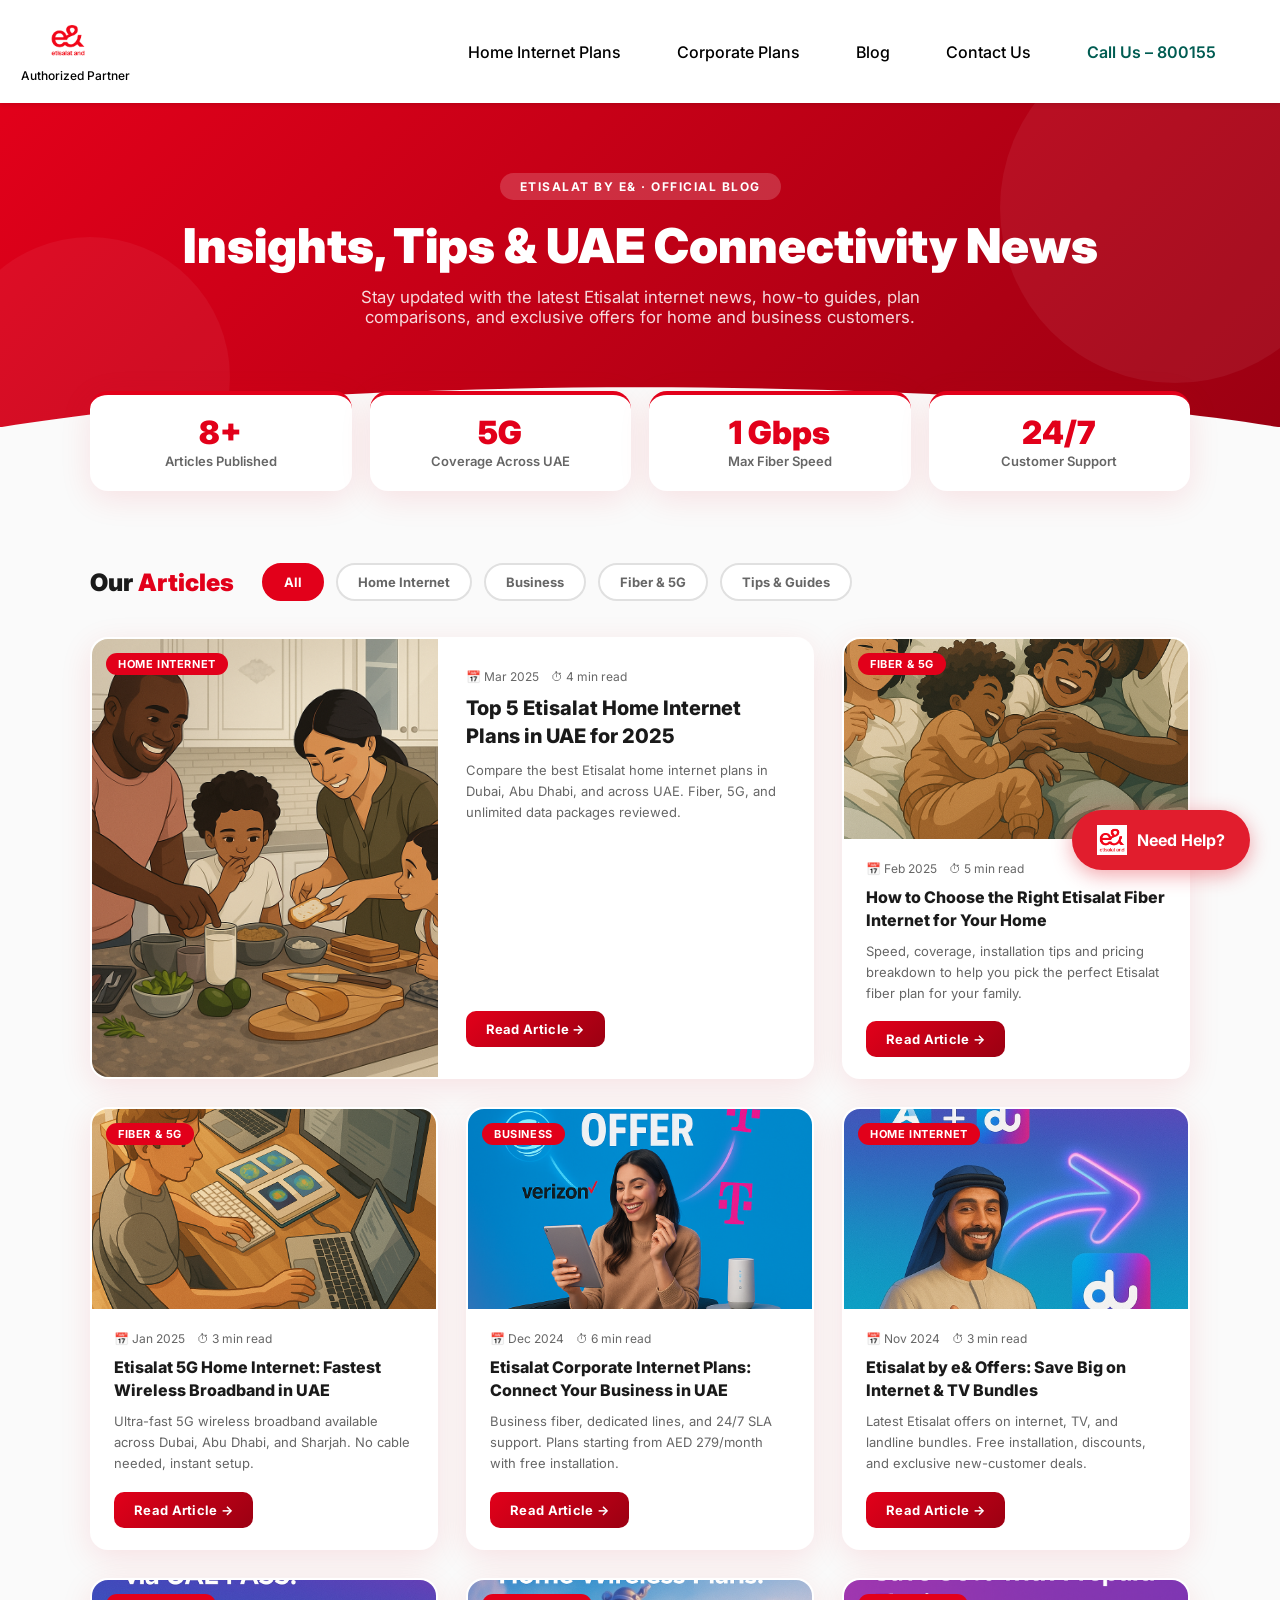
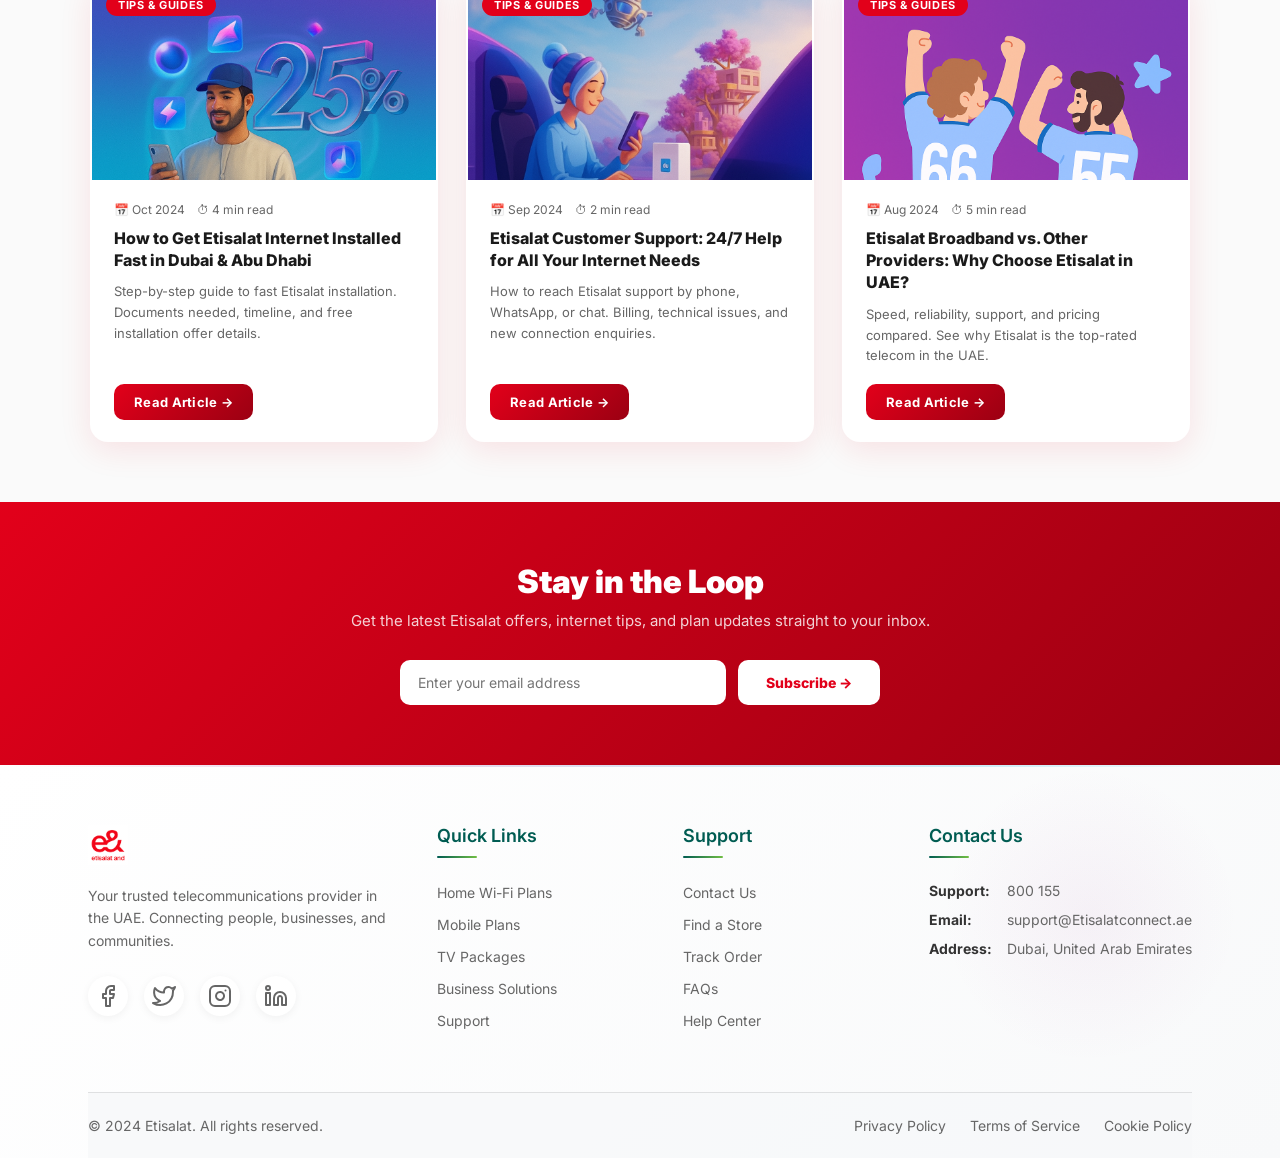
==== blog.html @ ec7c885f "Initial commit from etisalat project" ====
﻿<!DOCTYPE html>
<html lang="en">

<head>
    <meta charset="UTF-8">
    <meta name="viewport" content="width=device-width, initial-scale=1.0">

    <!-- Primary SEO Meta Tags -->
    <title>Etisalat by e& Blog | Home Internet, WiFi & 5G Tips</title>
    <meta name="title" content="Etisalat by e& Blog | Home Internet, WiFi & 5G Tips">
    <meta name="description"
        content="Stay updated with the latest Etisalat by e& news, home internet tips, and eLife service updates. Get the best advice on choosing fiber broadband in the UAE.">
    <meta name="keywords"
        content="Etisalat blog, eLife news, home internet tips, Etisalat offers, high-speed WiFi UAE, fiber broadband blog">
    <meta name="robots" content="index, follow">
    <meta http-equiv="Content-Type" content="text/html; charset=utf-8">
    <meta name="author" content="Etisalat by e& Authorized Partner">

    <!-- Open Graph / Facebook -->
    <meta property="og:type" content="website">
    <meta property="og:url" content="https://www.etisalat-emiratestelecom.com/blog.html">
    <meta property="og:title" content="Etisalat by e& Blog | Home Internet & WiFi UAE">
    <meta property="og:description"
        content="Read the latest Etisalat by e& blog for home internet tips and home broadband updates in the UAE.">
    <meta property="og:image" content="https://www.etisalat-emiratestelecom.com/img/etisalat.png">
    <meta property="og:site_name" content="Etisalat by e&">
    <meta property="og:locale" content="en_AE">

    <!-- Twitter -->
    <meta property="twitter:card" content="summary_large_image">
    <meta property="twitter:url" content="https://www.Etisalatconnect.ae/corporate-plans">
    <meta property="twitter:title" content="Etisalat Corporate Plans UAE | Business Internet Plans Dubai">
    <meta property="twitter:description"
        content="Get the best Etisalat corporate internet plans in UAE. High-speed business internet starting from AED 279. Fiber, wireless, and 5G business plans.">
    <meta property="twitter:image" content="https://www.Etisalatconnect.ae/img/Etisalat-corporate-plans-uae.jpg">

    <!-- Additional SEO Meta Tags -->
    <meta name="geo.region" content="AE">
    <meta name="geo.country" content="United Arab Emirates">
    <meta name="geo.placename" content="Dubai, Abu Dhabi, UAE">
    <meta name="ICBM" content="25.2048,55.2708">

    <!-- Canonical URL -->
    <link rel="canonical" href="https://www.Etisalatconnect.ae/blog">

    <!-- Alternate URLs for different languages/regions -->
    <link rel="alternate" hreflang="en" href="https://www.Etisalatconnect.ae/blog" />
    <link rel="alternate" hreflang="en-ae" href="https://www.Etisalatconnect.ae/blog">
    <link rel="alternate" hreflang="ar-ae" href="https://www.Etisalatconnect.ae/ar/blog">

    <!-- Favicon and Icons -->
    <link rel="icon" type="image/png" href="img/etisalat.png">
    <link rel="shortcut icon" type="image/png" href="img/etisalat.png">
    <link rel="apple-touch-icon" sizes="180x180" href="img/etisalat.png">
    <link rel="icon" type="image/png" sizes="32x32" href="img/etisalat.png">
    <link rel="icon" type="image/png" sizes="16x16" href="img/etisalat.png">

    <!-- Stylesheets -->
    <link rel="stylesheet" href="styles_corp.css">
    <link href="https://fonts.googleapis.com/css2?family=Inter:wght@400;500;600;700&display=swap" rel="stylesheet">

    <!-- Structured Data / JSON-LD -->
    <script type="application/ld+json">
    {
      "@context": "https://schema.org",
      "@type": "Organization",
      "name": "Etisalat by e&",
      "url": "https://www.Etisalatconnect.ae/",
      "logo": "https://www.Etisalatconnect.ae/img/etisalat.png",
      "description": "Authorized partner for Etisalat by e& telecommunications services in UAE",
      "address": {
        "@type": "PostalAddress",
        "addressCountry": "AE",
        "addressRegion": "Dubai",
        "addressLocality": "UAE"
      },
      "contactPoint": {
        "@type": "ContactPoint",
        "telephone": "+971555611339",
        "contactType": "customer service",
        "availableLanguage": ["English", "Arabic"]
      },
      "sameAs": [
        "https://www.facebook.com/share/p/1CXhuVPoMN/,
        "https://www.instagram.com/p/DNqH9D_t590/?igsh=MXd5d28xZDhveTFoMQ==,
        "https://www.linkedin.com/company/Etisalatemirates"
      ]
    }
    </script>

    <script type="application/ld+json">
    {
      "@context": "https://schema.org",
      "@type": "Service",
      "name": "Etisalat Corporate Internet Plans",
      "description": "High-speed business internet plans for corporations in UAE starting from AED 279",
      "provider": {
        "@type": "Organization",
        "name": "Etisalat by e&"
      },
      "areaServed": {
        "@type": "Country",
        "name": "United Arab Emirates"
      },
      "offers": [
        {
          "@type": "Offer",
          "name": "Business Starter Pro",
          "price": "279",
          "priceCurrency": "AED",
          "description": "High-speed business internet with 5G router and unlimited data"
        },
        {
          "@type": "Offer",
          "name": "Business Ultimate",
          "price": "854",
          "priceCurrency": "AED",
          "description": "Premium business internet with fiber connection and advanced features"
        }
      ]
    }
    </script>

    <meta name="google-site-verification" content="kZEFpEoJaKyCHJHWH1KI2G2YCe7p3eFFX-vx_aaikHQ" />

    <!-- Google Tag Manager -->
    <script>(function (w, d, s, l, i) {
            w[l] = w[l] || []; w[l].push({
                'gtm.start':
                    new Date().getTime(), event: 'gtm.js'
            }); var f = d.getElementsByTagName(s)[0],
                j = d.createElement(s), dl = l != 'dataLayer' ? '&l=' + l : ''; j.async = true; j.src =
                    'https://www.googletagmanager.com/gtm.js?id=' + i + dl; f.parentNode.insertBefore(j, f);
        })(window, document, 'script', 'dataLayer', 'GTM-PZJKNF52');</script>
    <!-- End Google Tag Manager -->

    <!-- Google tag (gtag.js) -->
    <script async src="https://www.googletagmanager.com/gtag/js?id=AW-17406763028"></script>
    <script>
        window.dataLayer = window.dataLayer || [];
        function gtag() { dataLayer.push(arguments); }
        gtag('js', new Date());

        gtag('config', 'AW-17406763028');
    </script>


</head>

<body>
    <!-- Google Tag Manager (noscript) -->
    <noscript><iframe src="https://www.googletagmanager.com/ns.html?id=GTM-PZJKNF52" height="0" width="0"
            style="display:none;visibility:hidden"></iframe></noscript>
    <!-- End Google Tag Manager (noscript) -->

    <header role="banner">
        <nav class="main-nav" role="navigation" aria-label="Main navigation">
            <div class="nav-container">
                <div class="logo-container">
                    <a href="/" class="logo" aria-label="Etisalat by e& Home">
                        <img src="img/etisalat.png" alt="Etisalat by e& logo - Authorized Partner">
                    </a>
                    <span class="authorized-text">Authorized Partner</span>
                </div>
                <button class="mobile-menu-toggle" aria-label="Toggle mobile menu">
                    <span></span>
                    <span></span>
                    <span></span>
                </button>
                <div class="nav-links">
                    <!-- <div class="nav-item active">
                        <a href="/index_corp.html" aria-label="Etisalat Corporate Plans UAE">Home</a>
                    </div> -->
                    <div class="nav-item">
                        <a href="/index.html" aria-label="Etisalat Home Internet Plans UAE">Home Internet Plans</a>
                    </div>
                    <div class="nav-item ">
                        <a href="/index_corp.html" aria-label="View Corporate Internet Plans">Corporate Plans</a>
                    </div>
                    <div class="nav-item">
                        <a href="/blog.html" aria-label="View Etisalat by e& Blog">Blog</a>
                    </div>
                    <div class="nav-item">
                        <a href="/contact.html" aria-label="Contact Etisalat by e&">Contact Us</a>
                    </div>

                    <div class="nav-item">
                        <a href="tel:800155" class="phone-link" aria-label="Call Etisalat by e& at 800155">Call Us –
                            800155</a>
                    </div>
                </div>

            </div>
        </nav>
    </header>
    <main>

        <style>
            :root {
                --br1: #e2001a;
                --br2: #9b0012;
                --off: #fafafa;
                --dark: #1a1a1a;
                --muted: #666;
                --radius: 18px;
                --shadow: 0 8px 32px rgba(226,0,26,0.10);
            }

            /* HERO */
            .bl-hero {
                background: linear-gradient(135deg, var(--br1) 0%, var(--br2) 100%);
                padding: 70px 24px 100px;
                text-align: center;
                position: relative;
                overflow: hidden;
            }
            .bl-hero::before {
                content: '';
                position: absolute;
                top: -70px; right: -70px;
                width: 350px; height: 350px;
                border-radius: 50%;
                background: rgba(255,255,255,0.06);
                pointer-events: none;
            }
            .bl-hero::after {
                content: '';
                position: absolute;
                bottom: -90px; left: -50px;
                width: 280px; height: 280px;
                border-radius: 50%;
                background: rgba(255,255,255,0.05);
                pointer-events: none;
            }
            .bl-hero-badge {
                display: inline-block;
                background: rgba(255,255,255,0.18);
                color: #fff;
                font-size: 12px;
                font-weight: 700;
                letter-spacing: 1.5px;
                text-transform: uppercase;
                border-radius: 30px;
                padding: 6px 20px;
                margin-bottom: 18px;
            }
            .bl-hero h1 {
                color: #fff;
                font-size: clamp(2rem, 5vw, 3rem);
                font-weight: 900;
                margin: 0 0 14px;
                line-height: 1.15;
                position: relative;
                z-index: 1;
            }
            .bl-hero p {
                color: rgba(255,255,255,0.85);
                font-size: 1.05rem;
                max-width: 580px;
                margin: 0 auto;
                position: relative;
                z-index: 1;
            }
            .bl-hero-wave { position: absolute; bottom: 0; left: 0; width: 100%; line-height: 0; }

            /* STATS BAR */
            .bl-stats {
                background: var(--off);
                padding: 0 24px 40px;
            }
            .bl-stats-inner {
                max-width: 1100px;
                margin: -36px auto 0;
                display: grid;
                grid-template-columns: repeat(4, 1fr);
                gap: 18px;
                position: relative;
                z-index: 10;
            }
            .bl-stat-card {
                background: #fff;
                border-radius: var(--radius);
                box-shadow: var(--shadow);
                padding: 22px 20px;
                text-align: center;
                border-top: 4px solid var(--br1);
                transition: transform 0.3s;
            }
            .bl-stat-card:hover { transform: translateY(-4px); }
            .bl-stat-num {
                font-size: 2rem;
                font-weight: 900;
                color: var(--br1);
                line-height: 1;
                margin-bottom: 4px;
            }
            .bl-stat-label { font-size: 13px; color: var(--muted); font-weight: 600; }

            /* FILTER TABS */
            .bl-filter-section {
                background: var(--off);
                padding: 32px 24px 8px;
            }
            .bl-filter-inner {
                max-width: 1100px;
                margin: 0 auto;
                display: flex;
                align-items: center;
                gap: 12px;
                flex-wrap: wrap;
            }
            .bl-filter-inner h2 {
                font-size: 1.5rem;
                font-weight: 900;
                color: var(--dark);
                margin: 0 16px 0 0;
            }
            .bl-filter-inner h2 span { color: var(--br1); }
            .bl-tab {
                padding: 9px 20px;
                border-radius: 30px;
                border: 2px solid #e0e0e0;
                background: #fff;
                font-size: 13px;
                font-weight: 700;
                color: var(--muted);
                cursor: pointer;
                transition: all 0.2s;
                user-select: none;
            }
            .bl-tab.active, .bl-tab:hover {
                background: var(--br1);
                border-color: var(--br1);
                color: #fff;
            }

            /* BLOG GRID */
            .bl-grid-section {
                background: var(--off);
                padding: 28px 24px 60px;
            }
            .bl-grid {
                display: grid;
                grid-template-columns: repeat(3, 1fr);
                gap: 28px;
                max-width: 1100px;
                margin: 0 auto;
            }
            .bl-card {
                background: #fff;
                border-radius: var(--radius);
                box-shadow: var(--shadow);
                overflow: hidden;
                display: flex;
                flex-direction: column;
                transition: transform 0.3s, box-shadow 0.3s;
                cursor: pointer;
                border: 2px solid transparent;
            }
            .bl-card:hover {
                transform: translateY(-8px);
                box-shadow: 0 18px 48px rgba(226,0,26,0.15);
                border-color: var(--br1);
            }
            .bl-card-img-wrap { position: relative; overflow: hidden; }
            .bl-card-img-wrap img {
                width: 100%;
                height: 200px;
                object-fit: cover;
                display: block;
                transition: transform 0.4s;
            }
            .bl-card:hover .bl-card-img-wrap img { transform: scale(1.06); }
            .bl-card-cat {
                position: absolute;
                top: 14px;
                left: 14px;
                background: var(--br1);
                color: #fff;
                font-size: 11px;
                font-weight: 700;
                letter-spacing: 0.6px;
                text-transform: uppercase;
                padding: 4px 12px;
                border-radius: 20px;
            }
            .bl-card-body {
                padding: 22px 22px 20px;
                display: flex;
                flex-direction: column;
                flex: 1;
            }
            .bl-card-meta {
                display: flex;
                align-items: center;
                gap: 12px;
                font-size: 12px;
                color: var(--muted);
                margin-bottom: 10px;
            }
            .bl-card-meta span { display: flex; align-items: center; gap: 4px; }
            .bl-card-body h2 {
                font-size: 16px;
                font-weight: 800;
                color: var(--dark);
                margin: 0 0 10px;
                line-height: 1.4;
            }
            .bl-card-body p {
                font-size: 13px;
                color: var(--muted);
                line-height: 1.6;
                margin: 0 0 18px;
                flex: 1;
                display: -webkit-box;
                -webkit-line-clamp: 3;
                -webkit-box-orient: vertical;
                overflow: hidden;
            }
            .bl-read-btn {
                display: inline-flex;
                align-items: center;
                gap: 6px;
                padding: 10px 20px;
                background: linear-gradient(135deg, var(--br1), var(--br2));
                color: #fff;
                font-size: 13px;
                font-weight: 700;
                border: none;
                border-radius: 10px;
                cursor: pointer;
                align-self: flex-start;
                transition: opacity 0.2s, transform 0.2s;
                letter-spacing: 0.3px;
            }
            .bl-read-btn:hover { opacity: 0.88; transform: translateX(3px); }

            /* FEATURED / WIDE CARD */
            .bl-card.bl-featured {
                grid-column: span 2;
                flex-direction: row;
            }
            .bl-card.bl-featured .bl-card-img-wrap { flex: 0 0 48%; }
            .bl-card.bl-featured .bl-card-img-wrap img { height: 100%; }
            .bl-card.bl-featured .bl-card-body { padding: 30px 28px; justify-content: center; }
            .bl-card.bl-featured h2 { font-size: 20px; }

            /* NEWSLETTER */
            .bl-newsletter {
                background: linear-gradient(135deg, var(--br1) 0%, var(--br2) 100%);
                padding: 60px 24px;
                text-align: center;
            }
            .bl-newsletter h2 { color: #fff; font-size: 2rem; font-weight: 900; margin: 0 0 10px; }
            .bl-newsletter p { color: rgba(255,255,255,0.82); font-size: 15px; margin: 0 0 30px; }
            .bl-nl-form {
                display: flex;
                gap: 12px;
                max-width: 480px;
                margin: 0 auto;
                flex-wrap: wrap;
                justify-content: center;
            }
            .bl-nl-input {
                flex: 1;
                min-width: 220px;
                padding: 14px 18px;
                border: none;
                border-radius: 10px;
                font-size: 14px;
                outline: none;
                font-family: inherit;
            }
            .bl-nl-btn {
                padding: 14px 28px;
                background: #fff;
                color: var(--br1);
                font-size: 14px;
                font-weight: 800;
                border: none;
                border-radius: 10px;
                cursor: pointer;
                transition: background 0.2s, color 0.2s;
            }
            .bl-nl-btn:hover { background: #f0f0f0; }

            /* MODAL */
            .bl-modal-overlay {
                position: fixed;
                inset: 0;
                background: rgba(0,0,0,0.75);
                display: flex;
                justify-content: center;
                align-items: center;
                z-index: 9999;
                opacity: 0;
                pointer-events: none;
                transition: opacity 0.3s;
            }
            .bl-modal-overlay.show { opacity: 1; pointer-events: auto; }
            .bl-modal {
                background: #fff;
                border-radius: 20px;
                max-width: 640px;
                width: 95%;
                box-shadow: 0 16px 60px rgba(0,0,0,0.28);
                padding: 0;
                position: relative;
                animation: blModalPop 0.3s ease;
                overflow: hidden;
                max-height: 90vh;
                overflow-y: auto;
            }
            @keyframes blModalPop {
                from { transform: scale(0.85) translateY(30px); opacity: 0; }
                to   { transform: scale(1) translateY(0); opacity: 1; }
            }
            .bl-modal-img { width: 100%; height: 220px; object-fit: cover; display: block; }
            .bl-modal-body { padding: 28px 30px 32px; }
            .bl-modal-cat {
                display: inline-block;
                background: var(--br1);
                color: #fff;
                font-size: 11px;
                font-weight: 700;
                text-transform: uppercase;
                letter-spacing: 0.6px;
                padding: 4px 14px;
                border-radius: 20px;
                margin-bottom: 14px;
            }
            .bl-modal-body h2 { font-size: 1.4rem; font-weight: 900; color: var(--dark); margin: 0 0 14px; line-height: 1.35; }
            .bl-modal-body p { font-size: 15px; color: #444; line-height: 1.7; margin: 0; }
            .bl-modal-close {
                position: absolute;
                top: 14px; right: 16px;
                width: 36px; height: 36px;
                background: rgba(0,0,0,0.4);
                border: none;
                border-radius: 50%;
                color: #fff;
                font-size: 22px;
                line-height: 1;
                cursor: pointer;
                display: flex; align-items: center; justify-content: center;
                z-index: 2;
                transition: background 0.2s;
            }
            .bl-modal-close:hover { background: var(--br1); }

            @media (max-width: 900px) {
                .bl-stats-inner { grid-template-columns: repeat(2,1fr); }
                .bl-grid { grid-template-columns: repeat(2,1fr); }
                .bl-card.bl-featured { grid-column: span 2; flex-direction: column; }
                .bl-card.bl-featured .bl-card-img-wrap { flex: none; }
                .bl-card.bl-featured .bl-card-img-wrap img { height: 200px; }
            }
            @media (max-width: 600px) {
                .bl-grid { grid-template-columns: 1fr; }
                .bl-stats-inner { grid-template-columns: repeat(2,1fr); }
                .bl-card.bl-featured { grid-column: span 1; }
            }
        </style>

        <!-- HERO -->
        <section class="bl-hero">
            <div class="bl-hero-badge">Etisalat by e&amp; &middot; Official Blog</div>
            <h1>Insights, Tips &amp; UAE Connectivity News</h1>
            <p>Stay updated with the latest Etisalat internet news, how-to guides, plan comparisons, and exclusive offers for home and business customers.</p>
            <div class="bl-hero-wave">
                <svg viewBox="0 0 1440 60" fill="none" xmlns="http://www.w3.org/2000/svg" preserveAspectRatio="none">
                    <path d="M0 60 C360 0 1080 0 1440 60 L1440 60 L0 60 Z" fill="#fafafa"/>
                </svg>
            </div>
        </section>

        <!-- STATS BAR -->
        <section class="bl-stats">
            <div class="bl-stats-inner">
                <div class="bl-stat-card">
                    <div class="bl-stat-num">8+</div>
                    <div class="bl-stat-label">Articles Published</div>
                </div>
                <div class="bl-stat-card">
                    <div class="bl-stat-num">5G</div>
                    <div class="bl-stat-label">Coverage Across UAE</div>
                </div>
                <div class="bl-stat-card">
                    <div class="bl-stat-num">1 Gbps</div>
                    <div class="bl-stat-label">Max Fiber Speed</div>
                </div>
                <div class="bl-stat-card">
                    <div class="bl-stat-num">24/7</div>
                    <div class="bl-stat-label">Customer Support</div>
                </div>
            </div>
        </section>

        <!-- FILTER TABS -->
        <section class="bl-filter-section">
            <div class="bl-filter-inner">
                <h2>Our <span>Articles</span></h2>
                <button class="bl-tab active" onclick="blFilter(this,'all')">All</button>
                <button class="bl-tab" onclick="blFilter(this,'home')">Home Internet</button>
                <button class="bl-tab" onclick="blFilter(this,'business')">Business</button>
                <button class="bl-tab" onclick="blFilter(this,'fiber')">Fiber &amp; 5G</button>
                <button class="bl-tab" onclick="blFilter(this,'tips')">Tips &amp; Guides</button>
            </div>
        </section>

        <!-- BLOG GRID -->
        <section class="bl-grid-section">
            <div class="bl-grid" id="blGrid"></div>
        </section>

        <!-- NEWSLETTER -->
        <section class="bl-newsletter">
            <h2>Stay in the Loop</h2>
            <p>Get the latest Etisalat offers, internet tips, and plan updates straight to your inbox.</p>
            <div class="bl-nl-form">
                <input class="bl-nl-input" type="email" placeholder="Enter your email address" id="blNlEmail">
                <button class="bl-nl-btn" onclick="blSubscribe()">Subscribe &rarr;</button>
            </div>
        </section>

        <!-- MODAL -->
        <div class="bl-modal-overlay" id="blModalOverlay">
            <div class="bl-modal" id="blModal">
                <button class="bl-modal-close" id="blModalClose" aria-label="Close">&#215;</button>
                <img class="bl-modal-img" id="blModalImg" src="" alt="">
                <div class="bl-modal-body">
                    <span class="bl-modal-cat" id="blModalCat"></span>
                    <h2 id="blModalTitle"></h2>
                    <p id="blModalContent"></p>
                </div>
            </div>
        </div>

    </main>

    <script>
        const blPosts = [
            {
                img: 'img/img01.png',
                cat: 'home',
                catLabel: 'Home Internet',
                title: 'Top 5 Etisalat Home Internet Plans in UAE for 2025',
                summary: 'Compare the best Etisalat home internet plans in Dubai, Abu Dhabi, and across UAE. Fiber, 5G, and unlimited data packages reviewed.',
                content: 'Discover the best Etisalat home internet plans in Dubai, Abu Dhabi, and across UAE. Compare fiber and 5G packages, unlimited data, and exclusive offers for new customers. Etisalat offers speeds up to 1 Gbps on fiber with no contract for select plans. Whether you are a light browser or a heavy streamer, there is a plan tailored for you. Keywords: Etisalat internet packages, home internet plans, Etisalat home wifi, best home internet plans, home internet Dubai.',
                date: 'Mar 2025',
                readTime: '4 min read',
                featured: true
            },
            {
                img: 'img/img02.png',
                cat: 'fiber',
                catLabel: 'Fiber & 5G',
                title: 'How to Choose the Right Etisalat Fiber Internet for Your Home',
                summary: 'Speed, coverage, installation tips and pricing breakdown to help you pick the perfect Etisalat fiber plan for your family.',
                content: 'Learn how to select the perfect Etisalat fiber internet plan for your family. Tips on speed, coverage, installation, and pricing. Etisalat fiber plans start from AED 249/month and go up to 1 Gbps. Free installation is available on select plans. Keywords: Etisalat fiber internet, best internet plans, home broadband plans, Etisalat broadband.',
                date: 'Feb 2025',
                readTime: '5 min read',
                featured: false
            },
            {
                img: 'img/img03.png',
                cat: 'fiber',
                catLabel: 'Fiber & 5G',
                title: 'Etisalat 5G Home Internet: Fastest Wireless Broadband in UAE',
                summary: 'Ultra-fast 5G wireless broadband available across Dubai, Abu Dhabi, and Sharjah. No cable needed, instant setup.',
                content: 'Explore the benefits of Etisalat 5G home internet. Get ultra-fast speeds, unlimited data, and easy setup in Dubai, Abu Dhabi, and Sharjah. 5G routers are provided at no extra cost. Keywords: Etisalat 5G home internet, wifi internet, wifi unlimited plans, high speed home internet.',
                date: 'Jan 2025',
                readTime: '3 min read',
                featured: false
            },
            {
                img: 'img/img12.png',
                cat: 'business',
                catLabel: 'Business',
                title: 'Etisalat Corporate Internet Plans: Connect Your Business in UAE',
                summary: 'Business fiber, dedicated lines, and 24/7 SLA support. Plans starting from AED 279/month with free installation.',
                content: 'Find out how Etisalat corporate internet plans can boost your business productivity. Compare business fiber, dedicated lines, and 24/7 support. Plans start from AED 279/month and include free installation, 5G router, and unlimited data. Keywords: Etisalat corporate internet, Etisalat business internet, internet for office.',
                date: 'Dec 2024',
                readTime: '6 min read',
                featured: false
            },
            {
                img: 'img/img22.png',
                cat: 'home',
                catLabel: 'Home Internet',
                title: 'Etisalat by e& Offers: Save Big on Internet & TV Bundles',
                summary: 'Latest Etisalat offers on internet, TV, and landline bundles. Free installation, discounts, and exclusive new-customer deals.',
                content: 'Check out the latest Etisalat by e& offers for internet, TV, and landline bundles. Get discounts, free installation, and exclusive deals for new customers. Bundle and save up to 30% on selected plans. Keywords: Etisalat offers, tv and internet packages, home phone internet bundles.',
                date: 'Nov 2024',
                readTime: '3 min read',
                featured: false
            },
            {
                img: 'img/img33.png',
                cat: 'tips',
                catLabel: 'Tips & Guides',
                title: 'How to Get Etisalat Internet Installed Fast in Dubai & Abu Dhabi',
                summary: 'Step-by-step guide to fast Etisalat installation. Documents needed, timeline, and free installation offer details.',
                content: 'Step-by-step guide to getting Etisalat internet installed quickly. Learn about the process, documents needed, and free installation offers. Most installations are completed within 2-5 business days. Keywords: new internet connection for home, get internet at home, Etisalat new connection.',
                date: 'Oct 2024',
                readTime: '4 min read',
                featured: false
            },
            {
                img: 'img/img44.png',
                cat: 'tips',
                catLabel: 'Tips & Guides',
                title: 'Etisalat Customer Support: 24/7 Help for All Your Internet Needs',
                summary: 'How to reach Etisalat support by phone, WhatsApp, or chat. Billing, technical issues, and new connection enquiries.',
                content: 'Contact Etisalat customer support for help with internet, fiber, 5G, and billing. Find phone numbers, email, and live chat options available 24/7. Call 800 155 for immediate assistance. Keywords: Etisalat contact, Etisalat customer support, Etisalat help UAE, recharge Etisalat.',
                date: 'Sep 2024',
                readTime: '2 min read',
                featured: false
            },
            {
                img: 'img/img55.png',
                cat: 'tips',
                catLabel: 'Tips & Guides',
                title: 'Etisalat Broadband vs. Other Providers: Why Choose Etisalat in UAE?',
                summary: 'Speed, reliability, support, and pricing compared. See why Etisalat is the top-rated telecom in the UAE.',
                content: 'Compare Etisalat broadband with other UAE providers. See why Etisalat is the best choice for speed, reliability, and customer service. With the widest fiber coverage and fastest 5G network, Etisalat leads the UAE market. Keywords: Etisalat broadband plans, best internet plans, broadband plans compare.',
                date: 'Aug 2024',
                readTime: '5 min read',
                featured: false
            }
        ];

        let blCurrent = 'all';

        function blRender(filter) {
            const grid = document.getElementById('blGrid');
            grid.innerHTML = '';
            const filtered = filter === 'all' ? blPosts : blPosts.filter(p => p.cat === filter);
            filtered.forEach((post, i) => {
                const card = document.createElement('article');
                card.className = 'bl-card' + (post.featured && filter === 'all' && i === 0 ? ' bl-featured' : '');
                card.dataset.cat = post.cat;
                card.innerHTML = `
                    <div class="bl-card-img-wrap">
                        <img src="${post.img}" alt="${post.title}" loading="lazy">
                        <span class="bl-card-cat">${post.catLabel}</span>
                    </div>
                    <div class="bl-card-body">
                        <div class="bl-card-meta">
                            <span>&#128197; ${post.date}</span>
                            <span>&#9201; ${post.readTime}</span>
                        </div>
                        <h2>${post.title}</h2>
                        <p>${post.summary}</p>
                        <button class="bl-read-btn" data-idx="${blPosts.indexOf(post)}">Read Article &rarr;</button>
                    </div>
                `;
                card.querySelector('.bl-read-btn').addEventListener('click', (e) => {
                    blOpenModal(parseInt(e.currentTarget.dataset.idx));
                });
                grid.appendChild(card);
            });
        }

        function blFilter(btn, cat) {
            blCurrent = cat;
            document.querySelectorAll('.bl-tab').forEach(t => t.classList.remove('active'));
            btn.classList.add('active');
            blRender(cat);
        }

        function blOpenModal(idx) {
            const post = blPosts[idx];
            document.getElementById('blModalImg').src = post.img;
            document.getElementById('blModalImg').alt = post.title;
            document.getElementById('blModalCat').textContent = post.catLabel;
            document.getElementById('blModalTitle').textContent = post.title;
            document.getElementById('blModalContent').innerHTML = post.content;
            document.getElementById('blModalOverlay').classList.add('show');
            document.body.style.overflow = 'hidden';
        }

        function blCloseModal() {
            document.getElementById('blModalOverlay').classList.remove('show');
            document.body.style.overflow = '';
        }

        function blSubscribe() {
            const email = document.getElementById('blNlEmail').value.trim();
            if (!email || !email.includes('@')) {
                alert('Please enter a valid email address.');
                return;
            }
            alert('Thank you for subscribing! Stay tuned for the latest updates.');
            document.getElementById('blNlEmail').value = '';
        }

        document.getElementById('blModalClose').addEventListener('click', blCloseModal);
        document.getElementById('blModalOverlay').addEventListener('click', function(e) {
            if (e.target === this) blCloseModal();
        });
        document.addEventListener('keydown', function(e) {
            if (e.key === 'Escape') blCloseModal();
        });

        // Initial render
        blRender('all');

        // Mobile menu
        const mobileMenuToggle = document.querySelector('.mobile-menu-toggle');
        const navLinks = document.querySelector('.nav-links');
        if (mobileMenuToggle) {
            mobileMenuToggle.addEventListener('click', () => {
                mobileMenuToggle.classList.toggle('active');
                navLinks.classList.toggle('active');
            });
        }
    </script>


    <footer class="main-footer">
        <div class="footer-content">
            <div class="footer-grid">
                <div class="footer-column">
                    <img src="img/etisalat.png" alt="Etisalat logo" class="footer-logo">
                    <p class="footer-description">Your trusted telecommunications provider in the UAE. Connecting
                        people, businesses, and communities.</p>
                    <div class="social-links">
                        <a href="#" class="social-icon">
                            <svg width="24" height="24" viewBox="0 0 24 24" fill="none">
                                <path
                                    d="M18 2H15C13.6739 2 12.4021 2.52678 11.4645 3.46447C10.5268 4.40215 10 5.67392 10 7V10H7V14H10V22H14V14H17L18 10H14V7C14 6.73478 14.1054 6.48043 14.2929 6.29289C14.4804 6.10536 14.7348 6 15 6H18V2Z"
                                    stroke="currentColor" stroke-width="2" stroke-linecap="round"
                                    stroke-linejoin="round" />
                            </svg>
                        </a>
                        <a href="#" class="social-icon">
                            <svg width="24" height="24" viewBox="0 0 24 24" fill="none">
                                <path
                                    d="M23 3.01006C22.0424 3.68553 20.9821 4.20217 19.86 4.54006C19.2577 3.84757 18.4573 3.35675 17.567 3.13398C16.6767 2.91122 15.7395 2.96725 14.8821 3.29451C14.0247 3.62177 13.2884 4.20446 12.773 4.96377C12.2575 5.72309 11.9877 6.62239 12 7.54006V8.54006C10.2426 8.58562 8.50127 8.19587 6.93101 7.4055C5.36074 6.61513 4.01032 5.44869 3 4.01006C3 4.01006 -1 13.0101 8 17.0101C5.94053 18.408 3.48716 19.109 1 19.0101C10 24.0101 21 19.0101 21 7.51006C20.9991 7.23151 20.9723 6.95365 20.92 6.68006C21.9406 5.67355 22.6608 4.40277 23 3.01006Z"
                                    stroke="currentColor" stroke-width="2" stroke-linecap="round"
                                    stroke-linejoin="round" />
                            </svg>
                        </a>
                        <a href="#" class="social-icon">
                            <svg width="24" height="24" viewBox="0 0 24 24" fill="none">
                                <path
                                    d="M17 2H7C4.23858 2 2 4.23858 2 7V17C2 19.7614 4.23858 22 7 22H17C19.7614 22 22 19.7614 22 17V7C22 4.23858 19.7614 2 17 2Z"
                                    stroke="currentColor" stroke-width="2" stroke-linecap="round"
                                    stroke-linejoin="round" />
                                <path
                                    d="M16 11.37C16.1234 12.2022 15.9813 13.0522 15.5938 13.799C15.2063 14.5458 14.5931 15.1514 13.8416 15.5297C13.0901 15.9079 12.2384 16.0396 11.4078 15.9059C10.5771 15.7723 9.80976 15.3801 9.21484 14.7852C8.61992 14.1902 8.22773 13.4229 8.09406 12.5922C7.9604 11.7615 8.09206 10.9099 8.47032 10.1584C8.84858 9.40685 9.45418 8.79374 10.201 8.40624C10.9478 8.01874 11.7978 7.87658 12.63 8C13.4789 8.12588 14.2649 8.52146 14.8717 9.12831C15.4785 9.73515 15.8741 10.5211 16 11.37Z"
                                    stroke="currentColor" stroke-width="2" stroke-linecap="round"
                                    stroke-linejoin="round" />
                                <path d="M17.5 6.5H17.51" stroke="currentColor" stroke-width="2" stroke-linecap="round"
                                    stroke-linejoin="round" />
                            </svg>
                        </a>
                        <a href="#" class="social-icon">
                            <svg width="24" height="24" viewBox="0 0 24 24" fill="none">
                                <path
                                    d="M16 8C17.5913 8 19.1174 8.63214 20.2426 9.75736C21.3679 10.8826 22 12.4087 22 14V21H18V14C18 13.4696 17.7893 12.9609 17.4142 12.5858C17.0391 12.2107 16.5304 12 16 12C15.4696 12 14.9609 12.2107 14.5858 12.5858C14.2107 12.9609 14 13.4696 14 14V21H10V14C10 12.4087 10.6321 10.8826 11.7574 9.75736C12.8826 8.63214 14.4087 8 16 8Z"
                                    stroke="currentColor" stroke-width="2" stroke-linecap="round"
                                    stroke-linejoin="round" />
                                <path d="M6 9H2V21H6V9Z" stroke="currentColor" stroke-width="2" stroke-linecap="round"
                                    stroke-linejoin="round" />
                                <path
                                    d="M4 6C5.10457 6 6 5.10457 6 4C6 2.89543 5.10457 2 4 2C2.89543 2 2 2.89543 2 4C2 5.10457 2.89543 6 4 6Z"
                                    stroke="currentColor" stroke-width="2" stroke-linecap="round"
                                    stroke-linejoin="round" />
                            </svg>
                        </a>
                    </div>
                </div>

                <div class="footer-column">
                    <h3>Quick Links</h3>
                    <ul class="footer-links">
                        <li><a href="#">Home Wi-Fi Plans</a></li>
                        <li><a href="#">Mobile Plans</a></li>
                        <li><a href="#">TV Packages</a></li>
                        <li><a href="#">Business Solutions</a></li>
                        <li><a href="#">Support</a></li>
                    </ul>
                </div>

                <div class="footer-column">
                    <h3>Support</h3>
                    <ul class="footer-links">
                        <li><a href="#">Contact Us</a></li>
                        <li><a href="#">Find a Store</a></li>
                        <li><a href="#">Track Order</a></li>
                        <li><a href="#">FAQs</a></li>
                        <li><a href="#">Help Center</a></li>
                    </ul>
                </div>

                <div class="footer-column">
                    <h3>Contact Us</h3>
                    <div class="contact-info">
                        <!-- <p><strong>Sales:</strong> +971 55 561 1339</p> -->
                        <p><strong>Support:</strong> 800 155</p>
                        <p><strong>Email:</strong> support@Etisalatconnect.ae</p>
                        <p><strong>Address:</strong> Dubai, United Arab Emirates</p>
                    </div>
                </div>
            </div>

            <div class="footer-bottom">
                <div class="footer-bottom-content">
                    <p class="copyright">© 2024 Etisalat. All rights reserved.</p>
                    <div class="legal-links">
                        <a href="#">Privacy Policy</a>
                        <a href="#">Terms of Service</a>
                        <a href="#">Cookie Policy</a>
                    </div>
                </div>
            </div>
        </div>
    </footer>
    <!-- Floating Help Widget -->
    <div class="etisalat-help-widget" onclick="window.location.href='/contact.html'">
        <img src="img/etisalat.png" alt="help" class="etisalat-help-logo">
        <span>Need Help?</span>
    </div>
</body>

</html>
---- styles_corp.css ----
﻿/* ══ Etisalat e& Brand Red System (Global Override) ══ */
:root {
    --primary: #e2001a;
    --primary-dark: #9b0012;
    --primary-light: #ffe0e0;
    --accent: #c0001a;
}

:root {
    --primary-teal: #005C52;
    --primary-green: #71BE44;
    --accent-green: #A3D39C;
    --e-green: #71BE44;
    --white: #ffffff;
    --black: #000000;
    --gray-light: #f5f5f5;
    --bg-gradient: linear-gradient(135deg, #005C52 0%, #71BE44 100%);
}

/* Welcome Popup Styles */
.popup-overlay {
    position: fixed;
    top: 0;
    left: 0;
    width: 100%;
    height: 100%;
    background: rgba(0, 0, 0, 0.7);
    backdrop-filter: blur(5px);
    display: flex;
    justify-content: center;
    align-items: center;
    z-index: 10000;
    opacity: 0;
    visibility: hidden;
    transition: all 0.3s ease;
}

.popup-overlay.show {
    opacity: 1;
    visibility: visible;
}

.popup-container {
    background: linear-gradient(135deg, #ffffff 0%, #f8f9fa 100%);
    border-radius: 20px;
    box-shadow: 0 20px 60px rgba(0, 0, 0, 0.3);
    max-width: 500px;
    width: 90%;
    max-height: 90vh;
    overflow-y: auto;
    overflow-x: hidden;
    position: relative;
    transform: scale(0.7) translateY(50px);
    transition: all 0.3s ease;
    border: 3px solid transparent;
    background-clip: padding-box;
    /* Hide scrollbar for Chrome, Safari and Opera */
    scrollbar-width: none;
    /* Firefox */
    -ms-overflow-style: none;
    /* Internet Explorer 10+ */
}

.popup-container::-webkit-scrollbar {
    display: none;
    /* Hide scrollbar for Chrome, Safari and Opera */
}

.popup-overlay.show .popup-container {
    transform: scale(1) translateY(0);
}

.popup-close {
    position: absolute;
    top: 15px;
    right: 20px;
    background: none;
    border: none;
    font-size: 28px;
    color: #666;
    cursor: pointer;
    z-index: 1;
    transition: all 0.3s ease;
    width: 35px;
    height: 35px;
    display: flex;
    align-items: center;
    justify-content: center;
    border-radius: 50%;
}

.popup-close:hover {
    background: rgba(255, 107, 107, 0.1);
    color: #ff6b6b;
    transform: rotate(90deg);
}

.popup-content {
    padding: 30px;
    text-align: center;
}

.popup-header {
    margin-bottom: 25px;
}

.gift-box-icon {
    margin-bottom: 15px;
    animation: bounce 2s infinite;
}

@keyframes bounce {

    0%,
    20%,
    50%,
    80%,
    100% {
        transform: translateY(0);
    }

    40% {
        transform: translateY(-10px);
    }

    60% {
        transform: translateY(-5px);
    }
}

.popup-header h2 {
    background: linear-gradient(135deg, var(--primary-teal), var(--primary-green));
    -webkit-background-clip: text;
    -webkit-text-fill-color: transparent;
    background-clip: text;
    font-size: 24px;
    font-weight: bold;
    margin-bottom: 8px;
}

.popup-header h3 {
    color: #333;
    font-size: 18px;
    font-weight: 600;
    margin-bottom: 10px;
}

.popup-header p {
    color: #666;
    font-size: 14px;
    line-height: 1.5;
}

.popup-form {
    text-align: left;
}

.popup-form .form-group {
    margin-bottom: 15px;
}

.popup-form input,
.popup-form select,
.popup-form textarea {
    width: 100%;
    padding: 12px 15px;
    border: 2px solid #e9ecef;
    border-radius: 10px;
    font-size: 14px;
    transition: all 0.3s ease;
    background: #ffffff;
}

.popup-form input:focus,
.popup-form select:focus,
.popup-form textarea:focus {
    outline: none;
    border-color: var(--primary-green);
    box-shadow: 0 0 0 3px rgba(0, 169, 224, 0.1);
    transform: translateY(-2px);
}

.popup-form select {
    cursor: pointer;
}

.popup-form textarea {
    resize: vertical;
    min-height: 80px;
}

.popup-submit-btn {
    width: 100%;
    padding: 15px;
    background: linear-gradient(135deg, var(--primary-teal), var(--primary-green));
    color: white;
    border: none;
    border-radius: 12px;
    font-size: 16px;
    font-weight: bold;
    cursor: pointer;
    transition: all 0.3s ease;
    margin-bottom: 20px;
    position: relative;
    overflow: hidden;
}

.popup-submit-btn:hover {
    transform: translateY(-3px);
    box-shadow: 0 10px 25px rgba(155, 45, 147, 0.3);
}

.popup-submit-btn:active {
    transform: translateY(-1px);
}

.popup-benefits {
    display: grid;
    grid-template-columns: repeat(3, 1fr);
    gap: 15px;
    margin-top: 20px;
    padding-top: 20px;
    border-top: 1px solid #e9ecef;
}

.benefit-item {
    display: flex;
    flex-direction: column;
    align-items: center;
    text-align: center;
    padding: 10px;
    background: rgba(0, 169, 224, 0.05);
    border-radius: 10px;
    transition: all 0.3s ease;
}

.benefit-item:hover {
    background: rgba(0, 169, 224, 0.1);
    transform: translateY(-2px);
}

.benefit-icon {
    font-size: 16px;
    margin-bottom: 5px;
}

.benefit-item span:last-child {
    font-size: 12px;
    color: #333;
    font-weight: 500;
}

.popup-response {
    margin-top: 15px;
    padding: 10px;
    border-radius: 8px;
    text-align: center;
    font-weight: 500;
    display: none;
}

.popup-response.success {
    background: #d4edda;
    color: #155724;
    border: 1px solid #c3e6cb;
    display: block;
}

.popup-response.error {
    background: #f8d7da;
    color: #721c24;
    border: 1px solid #f5c6cb;
    display: block;
}

.popup-form input.error,
.popup-form select.error,
.popup-form textarea.error {
    border-color: #dc3545 !important;
    box-shadow: 0 0 0 3px rgba(220, 53, 69, 0.1) !important;
}

.error-message {
    color: #dc3545;
    font-size: 12px;
    margin-top: 5px;
    display: block;
}

/* Mobile Responsive */
@media (max-width: 768px) {
    .popup-container {
        max-width: 95%;
        margin: 10px;
    }

    .popup-content {
        padding: 20px;
    }

    .popup-benefits {
        grid-template-columns: repeat(3, 1fr);
        gap: 8px;
        margin-top: 15px;
    }

    .benefit-item {
        padding: 8px 4px;
        background: rgba(0, 169, 224, 0.05);
        border-radius: 8px;
    }

    .benefit-icon {
        font-size: 12px;
        margin-bottom: 3px;
    }

    .benefit-item span:last-child {
        font-size: 10px;
        font-weight: 500;
        line-height: 1.2;
    }

    .popup-header h2 {
        font-size: 20px;
    }

    .popup-header h3 {
        font-size: 16px;
    }
}

@media (max-width: 480px) {
    .popup-container {
        max-height: 95vh;
    }

    .popup-content {
        padding: 15px;
    }

    .popup-close {
        top: 10px;
        right: 15px;
        font-size: 24px;
    }

    .popup-benefits {
        grid-template-columns: repeat(3, 1fr);
        gap: 6px;
        margin-top: 12px;
    }

    .benefit-item {
        padding: 6px 2px;
        text-align: center;
    }

    .benefit-icon {
        font-size: 11px;
        margin-bottom: 2px;
    }

    .benefit-item span:last-child {
        font-size: 9px;
        font-weight: 500;
        line-height: 1.1;
    }
}

html {
    scroll-behavior: smooth;
    scroll-padding-top: 100px;
    /* This accounts for the fixed header */
}

* {
    margin: 0;
    padding: 0;
    box-sizing: border-box;
    font-family: 'Inter', sans-serif;
}

body {
    min-height: 100vh;
}

/* Main Navigation */
.main-nav {
    background-color: var(--white);
    padding: 20px 48px;
    box-shadow: 0 2px 4px rgba(0, 0, 0, 0.1);
    position: sticky;
    top: 0;
    z-index: 1000;
}

.nav-container {
    display: flex;
    justify-content: space-between;
    align-items: center;
    max-width: 1200px;
    margin: 0 auto;
}

.logo img {
    height: 40px;
}

.nav-links {
    display: flex;
    align-items: center;
    gap: 24px;
}

.nav-item {
    position: relative;
}

.nav-item>a {
    color: var(--black);
    text-decoration: none;
    padding: 8px 16px;
    font-weight: 500;
    white-space: nowrap;
    transition: color 0.3s ease;
    display: flex;
    align-items: center;
}

.nav-item>a::after {
    content: '▾';
    margin-left: 6px;
    font-size: 12px;
    transition: transform 0.3s ease;
}

.nav-item:hover>a {
    color: var(--primary-teal);
}

/* Active navigation item styles */
.nav-item.active>a {
    color: var(--primary-teal);
    font-weight: 600;
}

/* .nav-item.active > a::after {
    transform: rotate(180deg);
} */
.nav-item:hover>a::after {
    transform: rotate(180deg);
}

.dropdown-menu {
    position: absolute;
    top: 100%;
    left: 0;
    background: var(--white);
    min-width: 220px;
    box-shadow: 0 4px 12px rgba(0, 0, 0, 0.1);
    border-radius: 8px;
    padding: 8px 0;
    opacity: 0;
    visibility: hidden;
    transform: translateY(10px);
    transition: all 0.3s ease;
    z-index: 100;
}

.nav-item:hover .dropdown-menu {
    opacity: 1;
    visibility: visible;
    transform: translateY(0);
}

.dropdown-menu a {
    color: var(--black);
    text-decoration: none;
    padding: 10px 16px;
    display: block;
    font-size: 14px;
    transition: all 0.3s ease;
}

.dropdown-menu a:hover {
    background: rgba(155, 45, 147, 0.05);
    color: var(--primary-teal);
    padding-left: 20px;
}

.nav-links .phone-link {
    color: var(--primary-teal);
    font-weight: 600;
    display: flex;
    align-items: center;
    gap: 8px;
}

.nav-links .phone-link:hover {
    color: var(--primary-green);
}

.nav-actions {
    display: flex;
    align-items: center;
    margin-left: 24px;
}

.login-btn {
    background-color: var(--primary-teal);
    color: var(--white);
    border: none;
    padding: 8px 24px;
    border-radius: 4px;
    cursor: pointer;
    font-weight: 500;
}

/* Hero Section */
.hero {
    background: linear-gradient(135deg, #e2001a 0%, #9b0012 100%);
    position: relative;
    overflow: hidden;
    border-radius: 12px;
    margin: 20px 48px;
    min-height: 500px;
    padding: 48px;
    display: grid;
    grid-template-columns: 1.2fr 1fr;
    gap: 40px;
    align-items: center;
}

.hero::before {
    content: '';
    position: absolute;
    top: 0;
    left: 0;
    right: 0;
    bottom: 0;
    background: radial-gradient(circle at 70% 50%, rgba(255, 255, 255, 0.1) 0%, rgba(255, 255, 255, 0) 70%);
    pointer-events: none;
}

.hero-content {
    grid-column: 1 / 2;
    text-align: left;
    z-index: 2;
    padding-left: 32px;
}

.hero-content h1 {
    font-size: 42px;
    font-weight: 700;
    color: white;
    margin-bottom: 32px;
    line-height: 1.2;
    max-width: 500px;
}

.hero-images {
    grid-column: 2 / 3;
    display: flex;
    justify-content: flex-end;
    gap: 24px;
    padding-right: 32px;
}

.hero-image {
    display: flex;
    justify-content: center;
    align-items: center;
    position: relative;
    z-index: 1;
}

.hero-image img {
    max-width: 100%;
    height: auto;
    object-fit: contain;
    max-height: 400px;
    filter: drop-shadow(0 4px 20px rgba(0, 0, 0, 0.15));
}

.hero-content-bottom {
    display: flex;
    flex-direction: column;
    align-items: flex-start;
    gap: 24px;
}

.cta-button {
    padding: 15px 36px;
    font-size: 17px;
    background: linear-gradient(to right, #e2001a, #7B2C94);
    color: white;
    border: none;
    border-radius: 25px;
    font-weight: 500;
    cursor: pointer;
    position: relative;
    overflow: hidden;
    transition: all 0.3s ease;
    box-shadow: 0 4px 15px rgba(155, 45, 147, 0.2);
    text-decoration: none;
    display: inline-block;
}

.cta-button::before {
    content: '';
    position: absolute;
    top: -50%;
    left: -50%;
    width: 200%;
    height: 200%;
    background: radial-gradient(circle, rgba(255, 255, 255, 0.2) 0%, rgba(255, 255, 255, 0) 70%);
    transform: scale(0);
    transition: transform 0.6s ease-out;
    border-radius: 50%;
}

.cta-button:hover {
    transform: translateY(-2px);
    box-shadow: 0 6px 20px rgba(155, 45, 147, 0.3);
    background: linear-gradient(to right, #8a2684, #e2001a);
    text-decoration: none;
}

.cta-button:hover::before {
    transform: scale(1);
}

.cta-button:active {
    transform: translateY(1px);
    box-shadow: 0 2px 10px rgba(155, 45, 147, 0.2);
}

.countdown-container {
    display: flex;
    gap: 20px;
    margin-top: 10px;
}

.countdown-item {
    background: rgba(0, 0, 0, 0.3);
    padding: 20px;
    border-radius: 10px;
    min-width: 120px;
    text-align: center;
    -webkit-backdrop-filter: blur(10px);
    backdrop-filter: blur(10px);
    border: 1px solid rgba(255, 255, 255, 0.1);
    box-shadow: 0 4px 6px rgba(0, 0, 0, 0.1);
    position: relative;
    overflow: hidden;
}

.countdown-value {
    font-size: 36px;
    font-weight: 700;
    color: white;
    display: block;
}

.countdown-label {
    font-size: 14px;
    color: rgba(255, 255, 255, 0.8);
    text-transform: uppercase;
    margin-top: 6px;
    display: block;
    letter-spacing: 1px;
}

/* Mobile Styles */
@media (max-width: 768px) {
    .hero {
        margin: 0;
        padding: 32px 20px;
        border-radius: 0;
        grid-template-columns: 1fr;
        min-height: auto;
        gap: 32px;
    }

    .hero-content {
        grid-column: 1 / -1;
        text-align: center;
        padding: 0;
        order: 2;
    }

    .hero-content h1 {
        font-size: 32px;
        margin: 0 auto 24px;
        max-width: 100%;
    }

    .hero-images {
        grid-column: 1 / -1;
        justify-content: center;
        padding: 0;
        order: 1;
    }

    .hero-image {
        margin: 0 auto;
    }

    .hero-image img {
        max-height: 280px;
        max-width: 90%;
    }

    .hero-content-bottom {
        align-items: center;
        gap: 20px;
    }

    .cta-button {
        width: 100%;
        max-width: 300px;
    }

    .countdown-container {
        flex-wrap: wrap;
        justify-content: center;
        gap: 10px;
        margin-top: 0;
    }

    .countdown-item {
        min-width: 80px;
        padding: 15px 10px;
    }

    .countdown-value {
        font-size: 24px;
    }

    .countdown-label {
        font-size: 12px;
        margin-top: 4px;
    }
}

@media (max-width: 480px) {
    .hero {
        padding: 24px 16px;
    }

    .hero-content h1 {
        font-size: 28px;
        line-height: 1.3;
    }

    .hero-image img {
        max-height: 220px;
        max-width: 85%;
    }

    .cta-button {
        padding: 14px 28px;
        font-size: 16px;
    }

    .countdown-container {
        gap: 8px;
    }

    .countdown-item {
        min-width: 70px;
        padding: 12px 8px;
    }

    .countdown-value {
        font-size: 20px;
    }

    .countdown-label {
        font-size: 11px;
    }
}

.mobile-menu-toggle {
    display: none;
    background: none;
    border: none;
    cursor: pointer;
    padding: 8px;
    margin-left: auto;
}

.mobile-menu-toggle span {
    display: block;
    width: 24px;
    height: 2px;
    background-color: var(--primary-teal);
    margin: 5px 0;
    transition: transform 0.3s ease;
}

@media (max-width: 768px) {
    .mobile-menu-toggle {
        display: block;
    }

    .nav-container {
        position: relative;
    }

    .nav-links {
        display: none;
        position: absolute;
        top: 100%;
        left: 0;
        right: 0;
        background: var(--white);
        flex-direction: column;
        padding: 16px;
        box-shadow: 0 4px 6px rgba(0, 0, 0, 0.1);
        z-index: 1000;
    }

    .nav-links.active {
        display: flex;
    }

    .mobile-menu-toggle.active span:nth-child(1) {
        transform: rotate(45deg) translate(5px, 5px);
    }

    .mobile-menu-toggle.active span:nth-child(2) {
        opacity: 0;
    }

    .mobile-menu-toggle.active span:nth-child(3) {
        transform: rotate(-45deg) translate(7px, -7px);
    }

    .nav-links a {
        width: 100%;
        padding: 12px 16px;
        text-align: left;
    }

    .nav-links .phone-link {
        border-top: 1px solid #eee;
        margin-top: 8px;
        padding-top: 16px;
    }
}

.nav-links a {
    color: var(--black);
    text-decoration: none;
    padding: 8px 16px;
    font-weight: 500;
    position: relative;
}

.nav-links a::after {
    content: '';
    position: absolute;
    bottom: 0;
    left: 16px;
    right: 16px;
    height: 2px;
    background-color: var(--primary-teal);
    transform: scaleX(0);
    transition: transform 0.3s ease;
    transform-origin: center;
}

.nav-links a:hover {
    color: var(--primary-teal);
}

.nav-links a:hover::after {
    transform: scaleX(1);
}

.nav-links .phone-link {
    color: var(--primary-teal);
    font-weight: 600;
}

.nav-links .phone-link::after {
    display: none;
}

@media (max-width: 768px) {
    .nav-links a::after {
        left: 0;
        right: 0;
    }
}

.logo-container {
    display: flex;
    flex-direction: column;
    align-items: flex-start;
}

.authorized-text {
    font-size: 12px;
    color: var(--black);
    margin-top: 4px;
    font-weight: 500;
    margin-left: -27px;
}

.services {
    padding: 60px 48px;
    background: linear-gradient(to bottom, #ffffff, #f8f8f8);
    position: relative;
    overflow: hidden;
}

.services::before {
    content: '';
    position: absolute;
    top: 0;
    left: 0;
    right: 0;
    height: 1px;
    background: linear-gradient(90deg,
            transparent 0%,
            rgba(155, 45, 147, 0.1) 25%,
            rgba(0, 169, 224, 0.1) 75%,
            transparent 100%);
}

.services h2 {
    text-align: center;
    font-size: 42px;
    margin-bottom: 50px;
    position: relative;
    padding-bottom: 25px;
    color: #333;
    font-weight: 700;
    letter-spacing: -0.5px;
}

.services h2::before {
    content: '';
    position: absolute;
    bottom: 0;
    left: 50%;
    transform: translateX(-50%);
    width: 100px;
    height: 4px;
    background: linear-gradient(90deg, var(--primary-teal), var(--primary-green));
    border-radius: 2px;
}

.services h2::after {
    content: '';
    position: absolute;
    bottom: 0;
    left: 50%;
    transform: translateX(-50%);
    width: 180px;
    height: 1px;
    background: linear-gradient(90deg,
            transparent 0%,
            rgba(155, 45, 147, 0.2) 20%,
            rgba(0, 169, 224, 0.2) 80%,
            transparent 100%);
}

.services-grid {
    display: grid;
    grid-template-columns: repeat(6, 1fr);
    gap: 24px;
    max-width: 1200px;
    margin: 0 auto;
    padding: 20px;
}

.service-item {
    background: white;
    padding: 30px 20px;
    border-radius: 12px;
    text-align: center;
    transition: all 0.3s ease;
    position: relative;
    cursor: pointer;
    border: 1px solid rgba(155, 45, 147, 0.1);
    box-shadow: 0 2px 10px rgba(0, 0, 0, 0.05);
    overflow: hidden;
}

.service-item::before {
    content: '';
    position: absolute;
    top: 0;
    left: 0;
    right: 0;
    height: 3px;
    background: linear-gradient(90deg, var(--primary-teal), var(--primary-green));
    opacity: 0;
    transition: opacity 0.3s ease;
}

.service-item:hover {
    transform: translateY(-4px);
    border-color: rgba(155, 45, 147, 0.2);
    box-shadow: 0 8px 20px rgba(0, 0, 0, 0.1);
}

.service-item:hover::before {
    opacity: 1;
}

.service-icon {
    width: 64px;
    height: 64px;
    margin: 0 auto 16px;
    display: flex;
    align-items: center;
    justify-content: center;
    position: relative;
}

.service-icon::after {
    content: '';
    position: absolute;
    width: 100%;
    height: 100%;
    background: linear-gradient(135deg, rgba(155, 45, 147, 0.1), rgba(0, 169, 224, 0.1));
    border-radius: 50%;
    z-index: -1;
    transform: scale(0.8);
    transition: transform 0.3s ease;
}

.service-item:hover .service-icon::after {
    transform: scale(1.1);
}

.service-icon svg {
    width: 40px;
    height: 40px;
    transition: transform 0.3s ease;
}

.service-item:hover .service-icon svg {
    transform: scale(1.1);
}

.service-item h3 {
    color: #333;
    font-size: 18px;
    font-weight: 500;
    margin: 0;
    position: relative;
    padding-bottom: 8px;
}

.service-item h3::after {
    content: '';
    position: absolute;
    bottom: 0;
    left: 50%;
    transform: translateX(-50%);
    width: 0;
    height: 2px;
    background: linear-gradient(90deg, var(--primary-teal), var(--primary-green));
    transition: width 0.3s ease;
}

.service-item:hover h3::after {
    width: 40px;
}

/* Universal plan card styling */
.plan-card {
    width: 350px;
    max-width: 350px;
    min-width: 350px;
    margin: 0 auto;
}

/* 3-card grid layout */
.plans-grid-3 {
    display: flex;
    justify-content: center;
    align-items: stretch;
    /* Changed from flex-start to stretch */
    gap: 24px;
    margin-bottom: 40px;
    flex-wrap: wrap;
    max-width: 1200px;
    margin-left: auto;
    margin-right: auto;
    padding: 0 20px;
}

/* 2-card centered grid layout */
.plans-grid-2-centered {
    display: flex;
    justify-content: center;
    align-items: stretch;
    /* Changed from flex-start to stretch */
    gap: 24px;
    margin-bottom: 40px;
    flex-wrap: wrap;
    max-width: 1200px;
    margin-left: auto;
    margin-right: auto;
    padding: 0 20px;
}

/* Ensure all plan cards have consistent dimensions */
.plan-card {
    background: white;
    border-radius: 16px;
    overflow: visible;
    box-shadow: 0 4px 20px rgba(0, 0, 0, 0.08);
    transition: transform 0.3s ease, box-shadow 0.3s ease;
    position: relative;
    margin-bottom: 30px;
    display: flex;
    flex-direction: column;
    flex: 1 1 350px;
    max-width: 380px;
    min-width: 300px;
    min-height: 700px;
    /* Set minimum height for consistency */
}

/* Ensure plan content uses available space properly */
.plan-card .plan-content {
    display: flex;
    flex-direction: column;
    flex: 1;
    padding: 20px;
}

/* Make plan benefits section flexible */
.plan-benefits {
    flex: 1;
    margin-bottom: 20px;
}

/* Ensure all benefit items have consistent spacing */
.plan-benefits p {
    margin-bottom: 8px;
    line-height: 1.4;
}

/* Make sure price section stays at bottom */
.plan-card .plan-price {
    margin-top: auto;
    padding: 20px;
    border-top: 1px solid #f0f0f0;
}

/* Ensure select plan button is consistent */
.select-plan-btn {
    margin: 0 auto 20px auto;
    padding: 12px 24px;
    text-align: center;
    display: block;
    text-decoration: none;
    background: linear-gradient(135deg, var(--primary-teal), var(--primary-green));
    color: white;
    border-radius: 8px;
    font-weight: 600;
    transition: transform 0.3s ease;
    width: 80%;
    max-width: 200px;
}

.select-plan-btn:hover {
    transform: translateY(-2px);
}

@media (max-width: 1200px) {

    .plans-grid-3,
    .plans-grid-2-centered {
        gap: 20px;
        max-width: 1000px;
        padding: 0 15px;
    }

    .plan-card {
        flex: 1 1 300px;
        max-width: 320px;
        min-width: 280px;
    }
}

@media (max-width: 992px) {
    .plans-grid-3 {
        justify-content: center;
    }

    .plans-grid-2-centered {
        justify-content: center;
    }

    .plan-card {
        flex: 1 1 280px;
        max-width: 300px;
        min-width: 260px;
    }
}

@media (max-width: 768px) {

    .plans-grid-3,
    .plans-grid-2-centered {
        flex-direction: column;
        align-items: center;
        max-width: 100%;
        gap: 20px;
        padding: 0 15px;
    }

    .plan-card {
        width: 100%;
        max-width: 400px;
        min-width: auto;
        flex: none;
    }
}

@media (max-width: 480px) {

    .plans-grid-3,
    .plans-grid-2-centered {
        padding: 0 10px;
        gap: 15px;
    }

    .plan-card {
        max-width: 100%;
        margin: 0;
    }
}

/* Responsive Styles for Services */
@media (max-width: 1200px) {
    .services-grid {
        grid-template-columns: repeat(3, 1fr);
        gap: 20px;
    }

    .services h2 {
        font-size: 36px;
    }

    .service-item {
        padding: 25px 15px;
    }

    .service-icon {
        width: 56px;
        height: 56px;
    }

    .service-icon svg {
        width: 32px;
        height: 32px;
    }
}

@media (max-width: 768px) {
    .services {
        padding: 40px 20px;
    }

    .services h2 {
        font-size: 32px;
        margin-bottom: 40px;
    }

    .services-grid {
        grid-template-columns: repeat(2, 1fr);
        gap: 16px;
        padding: 10px;
    }

    .service-item {
        padding: 20px 15px;
    }

    .service-icon {
        width: 48px;
        height: 48px;
        margin-bottom: 12px;
    }

    .service-icon svg {
        width: 28px;
        height: 28px;
    }

    .service-item h3 {
        font-size: 16px;
    }
}

@media (max-width: 480px) {
    .services {
        padding: 30px 15px;
    }

    .services h2 {
        font-size: 28px;
        margin-bottom: 30px;
    }

    .services-grid {
        gap: 12px;
    }

    .service-item {
        padding: 15px 12px;
    }

    .service-icon {
        width: 40px;
        height: 40px;
        margin-bottom: 10px;
    }

    .service-icon svg {
        width: 24px;
        height: 24px;
    }

    .service-item h3 {
        font-size: 14px;
        padding-bottom: 6px;
    }
}

.corporate-internet {
    padding: 60px 80px;
    background: linear-gradient(to bottom, #ffffff, #f8f8f8);
    position: relative;
    overflow: hidden;
}

.corporate-internet::before {
    content: '';
    position: absolute;
    top: 0;
    left: 0;
    right: 0;
    height: 1px;
    background: linear-gradient(90deg,
            transparent 0%,
            rgba(155, 45, 147, 0.1) 25%,
            rgba(0, 169, 224, 0.1) 75%,
            transparent 100%);
}

.corporate-internet::after {
    content: '';
    position: absolute;
    top: 0;
    left: 0;
    width: 100%;
    height: 100%;
    background: radial-gradient(circle at 70% 50%, rgba(255, 255, 255, 0.1) 0%, rgba(255, 255, 255, 0) 70%);
    pointer-events: none;
}

.corporate-content {
    max-width: 1200px;
    margin: 0 auto;
    display: grid;
    grid-template-columns: 1.8fr 1fr;
    gap: 30px;
    align-items: start;
    position: relative;
    z-index: 1;
}

.features-column {
    background: rgba(255, 255, 255, 0.7);
    -webkit-backdrop-filter: blur(10px);
    backdrop-filter: blur(10px);
    border-radius: 12px;
    padding: 30px;
}

.features-column h2 {
    font-size: 36px;
    line-height: 1.2;
    margin-bottom: 35px;
    color: #333;
    font-weight: 600;
}

.price {
    color: #E6007E;
    font-weight: 600;
}

.feature-list {
    display: flex;
    flex-direction: column;
    gap: 20px;
    margin-bottom: 30px;
}

.feature-item {
    display: flex;
    gap: 15px;
    align-items: flex-start;
}

.feature-icon {
    flex-shrink: 0;
    width: 24px;
    height: 24px;
}

.feature-text h3 {
    font-size: 16px;
    color: #333;
    margin-bottom: 4px;
    font-weight: 600;
    display: inline;
}

.feature-text p {
    color: #666;
    line-height: 1.5;
    font-size: 14px;
    display: inline;
    margin-left: 4px;
}

.action-buttons {
    display: flex;
    gap: 20px;
    margin-top: 40px;
}

.btn-outline,
.btn-outline-secondary {
    display: inline-block;
    padding: 12px 30px;
    border-radius: 6px;
    font-size: 14px;
    text-decoration: none;
    text-align: center;
    transition: all 0.3s ease;
}

.btn-outline {
    border: 2px solid #9b0012;
    color: #9b0012;
    background: white;
}

.btn-outline-secondary {
    border: 2px solid #E6007E;
    color: #E6007E;
    background: white;
}

.btn-outline:hover {
    background-color: #9b0012;
    color: white;
    transform: translateY(-2px);
    box-shadow: 0 4px 12px rgba(0, 169, 224, 0.2);
}

.btn-outline-secondary:hover {
    background-color: #E6007E;
    color: white;
    transform: translateY(-2px);
    box-shadow: 0 4px 12px rgba(230, 0, 126, 0.2);
}

/* Responsive Styles */
@media (max-width: 1200px) {
    .corporate-content {
        max-width: 1000px;
        grid-template-columns: 1.6fr 1fr;
        gap: 25px;
    }

    .features-column {
        padding: 25px;
    }
}

@media (max-width: 1024px) {
    .corporate-internet {
        padding: 50px 60px;
    }

    .features-column {
        padding: 20px;
    }
}

@media (max-width: 768px) {
    .corporate-internet {
        padding: 40px 20px;
    }

    .corporate-content {
        grid-template-columns: 1fr;
    }

    .features-column {
        padding: 20px;
    }

    .contact-form {
        padding: 24px;
    }

    .features-column h2 {
        font-size: 24px;
        margin-bottom: 25px;
    }

    .feature-item {
        gap: 12px;
    }

    .feature-text h3 {
        font-size: 15px;
    }

    .feature-text p {
        font-size: 13px;
    }

    .action-buttons {
        flex-direction: column;
        gap: 15px;
    }

    .btn-outline,
    .btn-outline-secondary {
        width: 100%;
        padding: 12px 20px;
    }
}

@media (max-width: 480px) {
    .corporate-internet {
        padding: 30px 15px;
    }

    .features-column h2 {
        font-size: 22px;
        margin-bottom: 20px;
    }

    .feature-text h3 {
        font-size: 14px;
    }

    .feature-text p {
        font-size: 12px;
    }
}

/* Contact Form Styles */
.contact-form {
    background: white;
    padding: 32px;
    border-radius: 12px;
    box-shadow: 0 4px 20px rgba(0, 0, 0, 0.08);
    width: 100%;
    -webkit-backdrop-filter: blur(10px);
    backdrop-filter: blur(10px);
    border: 1px solid rgba(255, 255, 255, 0.1);
}

.contact-form h2 {
    font-size: 28px;
    color: #333;
    margin-bottom: 24px;
    line-height: 1.3;
    font-weight: 600;
}

.form-group {
    margin-bottom: 16px;
}

.form-group input,
.form-group textarea {
    width: 100%;
    padding: 12px 16px;
    border: 1px solid #e0e0e0;
    border-radius: 8px;
    font-size: 15px;
    color: #333;
    background: white;
    transition: all 0.3s ease;
}

.form-group input:focus,
.form-group textarea:focus {
    border-color: var(--primary-teal);
    box-shadow: 0 0 0 3px rgba(155, 45, 147, 0.1);
    outline: none;
}

.form-group input::placeholder,
.form-group textarea::placeholder {
    color: #666;
    font-size: 15px;
}

.form-group textarea {
    height: 120px;
    resize: none;
}

.btn-submit {
    width: 100%;
    padding: 14px;
    background: #E6007E;
    color: white;
    border: none;
    border-radius: 8px;
    font-size: 16px;
    font-weight: 500;
    cursor: pointer;
    transition: all 0.3s ease;
    margin-top: 8px;
}

.btn-submit:hover {
    background: #cc0070;
    transform: translateY(-2px);
    box-shadow: 0 4px 12px rgba(230, 0, 126, 0.2);
}

.btn-submit:active {
    transform: translateY(0);
}

.best-offers {
    padding: 60px 48px;
    background-color: white;
}

.best-offers h2 {
    text-align: center;
    font-size: 32px;
    color: #333;
    margin-bottom: 50px;
    position: relative;
    padding-bottom: 20px;
    display: block;
    margin-left: auto;
    margin-right: auto;
    width: fit-content;
}

.best-offers h2::before {
    content: '';
    position: absolute;
    bottom: 0;
    left: 50%;
    transform: translateX(-50%);
    width: 80px;
    height: 4px;
    background: linear-gradient(90deg, var(--primary-teal), var(--primary-green));
    border-radius: 2px;
}

.best-offers h2::after {
    content: '';
    position: absolute;
    bottom: 0;
    left: 50%;
    transform: translateX(-50%);
    width: 140px;
    height: 1px;
    background: linear-gradient(90deg,
            transparent 0%,
            rgba(155, 45, 147, 0.2) 20%,
            rgba(155, 45, 147, 0.2) 80%,
            transparent 100%);
}

.best-offers h2 span {
    background: linear-gradient(135deg, var(--primary-teal), var(--primary-green));
    -webkit-background-clip: text;
    background-clip: text;
    color: transparent;
    display: inline-block;
}

/* ══ Premium Offers Section (Red/White/Silver) ══ */
.offers-v3-section {
    padding: 80px 0;
    background: #fff;
    overflow: hidden;
}

.offers-v3-title-wrap {
    text-align: center;
    margin-bottom: 50px;
}

.offers-v3-title {
    font-size: 42px;
    font-weight: 900;
    color: #0f172a;
    margin-bottom: 12px;
}

.offers-v3-title span {
    background: linear-gradient(90deg, #e2001a, #9b0012);
    -webkit-background-clip: text;
    background-clip: text;
    color: transparent;
}

.offers-v3-subtitle-line {
    width: 80px;
    height: 4px;
    background: linear-gradient(90deg, #e2001a, #c0c0c0);
    margin: 0 auto;
    border-radius: 2px;
}

.offers-v3-grid {
    max-width: 1400px;
    margin: 0 auto;
    display: grid;
    grid-template-columns: repeat(4, 1fr);
    gap: 24px;
    padding: 0 20px;
}

.offer-v3-card {
    background: #fff;
    border-radius: 24px;
    border: 1px solid #e2e8f0;
    overflow: hidden;
    position: relative;
    transition: all 0.4s cubic-bezier(0.175, 0.885, 0.32, 1.275);
    box-shadow: 0 4px 20px rgba(0, 0, 0, 0.05);
    display: flex;
    flex-direction: column;
}

.offer-v3-card:hover {
    transform: translateY(-10px);
    box-shadow: 0 20px 40px rgba(226, 0, 26, 0.12);
    border-color: #e2001a;
}

.offer-v3-badge-wrap {
    margin-bottom: 20px;
    z-index: 2;
}

.offer-v3-badge {
    background: rgba(226, 0, 26, 0.05);
    color: #e2001a;
    padding: 6px 14px;
    border-radius: 50px;
    font-size: 12px;
    font-weight: 700;
    border: 1px solid rgba(226, 0, 26, 0.2);
    display: inline-block;
}

.offer-v3-content {
    padding: 24px;
    flex-grow: 1;
    display: flex;
    flex-direction: column;
}

.offer-v3-heading {
    font-size: 24px;
    font-weight: 800;
    line-height: 1.3;
    color: #0f172a;
    margin-bottom: 20px;
}

.offer-v3-image-box {
    margin-top: auto;
    border-radius: 16px;
    overflow: hidden;
    background: #f8fafc;
    aspect-ratio: 1/1;
}

.offer-v3-image-box img {
    width: 100%;
    height: 100%;
    object-fit: cover;
    transition: transform 0.5s ease;
}

.offer-v3-card:hover .offer-v3-image-box img {
    transform: scale(1.05);
}

/* Card variants by index */
.offer-v3-card:nth-child(1) {
    background: linear-gradient(135deg, #fff, #fff1f1);
}

.offer-v3-card:nth-child(2) {
    background: linear-gradient(135deg, #fff, #f8fafc);
}

.offer-v3-card:nth-child(3) {
    background: linear-gradient(135deg, #fff, #fff5f5);
}

.offer-v3-card:nth-child(4) {
    background: linear-gradient(135deg, #fff, #f1f5f9);
}

@media (max-width: 1200px) {
    .offers-v3-grid {
        grid-template-columns: repeat(2, 1fr);
    }
}

@media (max-width: 768px) {
    .offers-v3-title {
        font-size: 32px;
    }

    .offers-v3-grid {
        display: flex;
        overflow-x: auto;
        scroll-snap-type: x mandatory;
        padding: 0 20px 40px;
        gap: 16px;
        scrollbar-width: none;
    }

    .offers-v3-grid::-webkit-scrollbar {
        display: none;
    }

    .offer-v3-card {
        flex: 0 0 85%;
        scroll-snap-align: center;
    }
}


.offers-grid {
    display: grid;
    grid-template-columns: repeat(4, 1fr);
    gap: 24px;
    max-width: 1400px;
    margin: 0 auto;
}

.offer-card {
    border-radius: 16px;
    padding: 24px;
    position: relative;
    overflow: hidden;
    min-height: 400px;
    display: flex;
    flex-direction: column;
    cursor: pointer;
    transition: transform 0.3s ease;
}

.offer-card:hover {
    transform: translateY(-5px);
}

.gradient-purple {
    background: linear-gradient(135deg, #e2001a 0%, #5D2E8E 100%);
}

.gradient-blue {
    background: linear-gradient(135deg, #2E3192 0%, #1BFFFF 100%);
}

.gradient-sky {
    background: linear-gradient(135deg, #2196F3 0%, #4A148C 100%);
}

.offer-tag {
    display: inline-block;
    padding: 8px 16px;
    background: rgba(255, 255, 255, 0.2);
    border-radius: 20px;
    color: white;
    font-size: 14px;
    font-weight: 500;
    margin-bottom: 20px;
}

.offer-content {
    flex: 1;
    display: flex;
    flex-direction: column;
    position: relative;
    z-index: 1;
}

.offer-content h3 {
    color: white;
    font-size: 24px;
    line-height: 1.3;
    margin-bottom: 20px;
    font-weight: 600;
}

.offer-image {
    width: 100%;
    height: auto;
    margin-top: auto;
    object-fit: contain;
    max-height: 250px;
}

.offer-logo {
    position: absolute;
    bottom: 24px;
    left: 24px;
    height: 40px;
    width: auto;
}

@media (max-width: 1200px) {
    .offers-grid {
        grid-template-columns: repeat(2, 1fr);
        gap: 20px;
    }
}

@media (max-width: 768px) {
    .best-offers {
        padding: 40px 20px;
    }

    .offers-grid {
        grid-template-columns: 1fr;
        gap: 16px;
    }

    .offer-card {
        min-height: 350px;
    }

    .offer-content h3 {
        font-size: 20px;
    }
}

/* Help Banner Section */
.help-banner {
    padding: 20px 48px;
    margin: 40px auto;
    background-color: white;
    max-width: 1000px;
}

.help-content {
    margin: 0 auto;
    background-color: #f8f8f8;
    border-radius: 12px;
    padding: 24px;
    display: flex;
    align-items: center;
    justify-content: space-between;
    gap: 20px;
    box-shadow: 0 2px 10px rgba(0, 0, 0, 0.05);
}

.help-icon {
    display: flex;
    align-items: center;
    color: var(--primary-green);
}

.help-content h3 {
    font-size: 20px;
    color: #333;
    font-weight: 500;
    margin: 0;
    flex-grow: 1;
}

.call-back-btn {
    padding: 12px 24px;
    background: linear-gradient(135deg, var(--primary-teal) 0%, var(--primary-green) 100%);
    color: var(--white);
    border: none;
    border-radius: 8px;
    font-size: 16px;
    font-weight: 500;
    cursor: pointer;
    transition: all 0.3s ease;
    position: relative;
    overflow: hidden;
    text-decoration: none;
    display: inline-block;
}

.call-back-btn:hover {
    transform: translateY(-2px);
    box-shadow: 0 4px 12px rgba(0, 0, 0, 0.2);
    text-decoration: none;
    color: var(--white);
}

.specific-areas {
    padding: 12px 24px;
    background: linear-gradient(135deg, var(--primary-teal) 0%, var(--primary-green) 100%);
    color: var(--white);
    border: none;
    border-radius: 8px;
    font-size: 16px;
    font-weight: 500;
    cursor: pointer;
    transition: all 0.3s ease;
    position: relative;
    overflow: hidden;
    text-decoration: none;
    display: inline-block;
    margin-top: 60px;
    margin-bottom: 60px;
}

.specific-areas:hover {
    transform: translateY(-2px);
    box-shadow: 0 4px 12px rgba(0, 0, 0, 0.2);
    text-decoration: none;
    color: var(--white);
}

@media (max-width: 768px) {
    .help-banner {
        padding: 20px;
    }

    .help-content {
        flex-direction: column;
        text-align: center;
        padding: 20px;
    }

    .help-content h3 {
        font-size: 18px;
    }

    .help-icon {
        justify-content: center;
    }
}

/* Internet Plans Section */
.internet-plans {
    padding: 80px 48px;
    background: linear-gradient(to bottom, #ffffff, #f8f8f8);
    display: flex;
    flex-direction: column;
    align-items: center;
    position: relative;
    overflow: hidden;
}

.internet-plans::before {
    content: '';
    position: absolute;
    top: 0;
    left: 0;
    right: 0;
    height: 1px;
    background: linear-gradient(90deg,
            transparent 0%,
            rgba(155, 45, 147, 0.1) 25%,
            rgba(0, 169, 224, 0.1) 75%,
            transparent 100%);
}

.internet-plans h2 {
    text-align: center;
    font-size: 42px;
    margin-bottom: 20px;
    position: relative;
    padding-bottom: 25px;
    width: fit-content;
    background: linear-gradient(135deg, var(--primary-teal), var(--primary-green));
    -webkit-background-clip: text;
    background-clip: text;
    color: transparent;
    display: inline-block;
    font-weight: 700;
    letter-spacing: -0.5px;
}

.internet-plans h2::before {
    content: '';
    position: absolute;
    bottom: 0;
    left: 50%;
    transform: translateX(-50%);
    width: 100px;
    height: 4px;
    background: linear-gradient(90deg, var(--primary-teal), var(--primary-green));
    border-radius: 2px;
}

.internet-plans h2::after {
    content: '';
    position: absolute;
    bottom: 0;
    left: 50%;
    transform: translateX(-50%);
    width: 180px;
    height: 1px;
    background: linear-gradient(90deg,
            transparent 0%,
            rgba(155, 45, 147, 0.2) 20%,
            rgba(0, 169, 224, 0.2) 80%,
            transparent 100%);
}

.plans-subtitle {
    text-align: center;
    color: #E6007E;
    font-size: 20px;
    margin-bottom: 50px;
    width: 100%;
    font-weight: 500;
    position: relative;
    padding-bottom: 30px;
}

.plans-subtitle::after {
    content: '';
    position: absolute;
    bottom: 0;
    left: 50%;
    transform: translateX(-50%);
    width: 60px;
    height: 2px;
    background: linear-gradient(90deg,
            #E6007E 0%,
            rgba(230, 0, 126, 0.3) 100%);
    border-radius: 1px;
}

/* Plan Card V3 Styles (Reference-based) */
.plan-v3-grid {
    display: flex;
    flex-direction: row;
    flex-wrap: nowrap;
    overflow-x: auto;
    gap: 20px;
    max-width: 1400px;
    margin: 40px auto;
    padding: 0 20px 20px;
    scroll-snap-type: x mandatory;
    -webkit-overflow-scrolling: touch;
    scrollbar-width: none;
    /* Firefox - hide scrollbar */
    -ms-overflow-style: none;
    /* IE/Edge - hide scrollbar */
}

/* Chrome/Safari - hide scrollbar */
.plan-v3-grid::-webkit-scrollbar {
    display: none;
}

.plan-v3-scroll-spacer {
    flex: 0 0 40px;
    width: 40px;
    height: 1px;
    flex-shrink: 0;
}

@media (max-width: 768px) {
    .plan-v3-scroll-spacer {
        flex: 0 0 10px;
        width: 10px;
    }
}

.plan-v3-card {
    background: #fff;
    border-radius: 24px;
    overflow: hidden;
    position: relative;
    border: 1px solid #e0e0e0;
    display: flex;
    flex-direction: column;
    /* Show exactly 3 cards, rest scroll horizontally */
    flex: 0 0 calc(33.333% - 14px);
    min-width: 280px;
    min-height: 600px;
    scroll-snap-align: start;
    transition: all 0.3s ease;
}

.plan-v3-card.featured {
    border: 2px solid #e11d2d;
    box-shadow: 0 10px 30px rgba(225, 29, 45, 0.1);
}

.plan-v3-header {
    background: #EBEBEB;
    padding: 24px;
    position: relative;
    border-bottom: 1px dashed #ccc;
}

.plan-v3-badges {
    display: flex;
    gap: 8px;
    margin-bottom: 12px;
}

.plan-v3-badge {
    background: #730014;
    color: #fff;
    padding: 4px 12px;
    border-radius: 50px;
    font-size: 10px;
    font-weight: 800;
    text-transform: uppercase;
    letter-spacing: 0.05em;
    display: inline-flex;
    align-items: center;
    justify-content: center;
}


.plan-v3-title {
    font-size: 20px;
    font-weight: 700;
    color: #1a1a1a;
    margin-bottom: 20px;
}

.plan-v3-pricing {
    display: flex;
    align-items: baseline;
    gap: 5px;
    margin-bottom: 20px;
}

.plan-v3-price {
    font-size: 28px;
    font-weight: 800;
    color: #1a1a1a;
}

.plan-v3-vat {
    font-size: 12px;
    color: #666;
}

.plan-v3-commitment {
    display: flex;
    justify-content: space-between;
    align-items: center;
    padding: 15px 0;
    border-top: 1px dashed #ccc;
    font-size: 14px;
}

.plan-v3-toggle {
    width: 44px;
    height: 24px;
    background: #e11d2d;
    border-radius: 12px;
    position: relative;
    cursor: pointer;
}

.plan-v3-toggle::after {
    content: '';
    position: absolute;
    right: 3px;
    top: 3px;
    width: 18px;
    height: 18px;
    background: #fff;
    border-radius: 50%;
}

.plan-v3-offers-box {
    background: #F3F3F3;
    border-radius: 12px;
    padding: 12px 15px;
    display: flex;
    justify-content: space-between;
    align-items: center;
    cursor: pointer;
    margin-top: 10px;
}

.plan-v3-offers-left {
    display: flex;
    align-items: center;
    gap: 10px;
    color: #1a1a1a;
    font-weight: 600;
}

.plan-v3-offers-icon {
    background: #e11d2d;
    color: #fff;
    width: 32px;
    height: 32px;
    border-radius: 8px;
    display: flex;
    align-items: center;
    justify-content: center;
}

.plan-v3-body {
    padding: 24px;
    flex: 1;
    display: flex;
    flex-direction: column;
    gap: 25px;
}

.plan-v3-service-label {
    font-size: 12px;
    color: #666;
    margin-bottom: 5px;
    display: block;
}

.plan-v3-service-value {
    font-size: 18px;
    font-weight: 700;
    color: #1a1a1a;
    display: block;
    margin-bottom: 10px;
}

.plan-v3-progress-bar {
    height: 4px;
    background: #eee;
    border-radius: 2px;
    position: relative;
    overflow: hidden;
}

.plan-v3-progress {
    position: absolute;
    left: 0;
    top: 0;
    height: 100%;
    background: #e11d2d;
}

.plan-v3-promo-text {
    font-size: 12px;
    color: #e11d2d;
    margin-top: 5px;
    display: block;
}

.plan-v3-icons-flex {
    display: flex;
    gap: 10px;
    flex-wrap: wrap;
    align-items: center;
}

.plan-v3-icon-img {
    height: 32px;
    width: auto;
    object-fit: contain;
}

.plan-v3-more-count {
    font-size: 13px;
    color: #e11d2d;
    font-weight: 600;
}

.plan-v3-sub-label {
    font-size: 13px;
    color: #666;
}

.plan-v3-footer {
    padding: 0 24px 24px;
    display: flex;
    justify-content: space-between;
    align-items: center;
    margin-top: auto;
}

.plan-v3-details-link {
    color: #1a1a1a;
    font-weight: 700;
    text-decoration: underline;
    font-size: 15px;
}

.plan-v3-select-btn {
    background: #e11d2d;
    color: #fff;
    padding: 12px 30px;
    border-radius: 25px;
    font-weight: 700;
    text-decoration: none;
    transition: all 0.3s ease;
}

.plan-v3-select-btn:hover {
    background: #c11926;
    transform: scale(1.05);
}

/* Floating Need Help Button */
.etisalat-help-widget {
    position: fixed;
    bottom: 30px;
    right: 30px;
    background: #e11d2d;
    color: #fff;
    padding: 15px 25px;
    border-radius: 35px;
    display: flex;
    align-items: center;
    gap: 10px;
    box-shadow: 0 5px 20px rgba(225, 29, 45, 0.4);
    z-index: 9999;
    cursor: pointer;
    font-weight: 700;
    transition: all 0.3s ease;
}

.etisalat-help-widget:hover {
    transform: translateY(-5px);
    box-shadow: 0 8px 25px rgba(225, 29, 45, 0.5);
}

.etisalat-help-logo {
    height: 30px;
    width: auto;
}



.plan-badge-round .offer-percent {
    font-size: 16px;
    font-weight: 700;
    margin-bottom: 2px;
}

.plan-badge-round .offer-text {
    font-size: 8px;
    text-transform: uppercase;
    letter-spacing: 0.5px;
}

@keyframes pulse {
    0% {
        box-shadow: 0 4px 12px rgba(230, 0, 126, 0.3);
    }

    50% {
        box-shadow: 0 4px 20px rgba(230, 0, 126, 0.6);
    }

    100% {
        box-shadow: 0 4px 12px rgba(230, 0, 126, 0.3);
    }
}

.plan-content {
    padding: 24px;
}

.plan-header h3 {
    font-size: 24px;
    color: #333;
    margin-bottom: 8px;
    line-height: 1.2;
}

.plan-type {
    color: #666;
    font-size: 14px;
    text-transform: uppercase;
    letter-spacing: 1px;
    display: block;
    margin-bottom: 16px;
}

.speed-indicator {
    margin-bottom: 24px;
}

.speed-indicator h4 {
    font-size: 20px;
    color: #333;
    margin-bottom: 8px;
}

.speed-bar {
    height: 6px;
    background: #eee;
    border-radius: 3px;
    margin-bottom: 8px;
}

.speed-progress {
    height: 100%;
    width: 70%;
    background: linear-gradient(to right, #9b0012, #E6007E);
    border-radius: 3px;
}

.speed-label {
    color: #666;
    font-size: 14px;
}

.plan-benefits {
    /* padding: 24px 0; */
    border-top: 1px solid #eee;
    border-bottom: 1px solid #eee;
}

.plan-benefits h5 {
    color: #666;
    font-size: 14px;
    margin-bottom: 16px;
    letter-spacing: 1px;
}

.benefit-item,
.streaming-services {
    display: flex;
    align-items: center;
    gap: 12px;
    margin-bottom: 16px;
}

.benefit-item img,
.streaming-services img {
    width: 24px;
    height: 24px;
    object-fit: contain;
}

.exclusive-offer {
    color: #333;
    font-weight: 500;
    margin-bottom: 8px;
}

.unlimited {
    color: #E6007E;
    font-weight: 500;
    margin-bottom: 8px;
}

.plan-benefits p {
    color: #666;
    margin-bottom: 8px;
    font-size: 14px;
}

.plan-price {
    padding: 24px 0;
}

.price-amount {
    display: flex;
    align-items: baseline;
    gap: 8px;
    margin-bottom: 8px;
}

.amount {
    font-size: 32px;
    color: #333;
    font-weight: 600;
}

.currency {
    color: #666;
    font-size: 16px;
}

.original-price {
    display: flex;
    align-items: center;
    gap: 12px;
}

.was-price {
    background: #E6007E;
    color: white;
    padding: 4px 8px;
    border-radius: 4px;
    font-size: 14px;
}

.vat {
    color: #666;
    font-size: 14px;
}

.select-plan-btn {
    width: 80%;
    max-width: 200px;
    margin: 0 auto 20px auto;
    padding: 14px;
    border: none;
    border-radius: 8px;
    background: linear-gradient(135deg, var(--primary-teal) 0%, var(--primary-green) 100%);
    color: var(--white);
    font-weight: 600;
    font-size: 16px;
    cursor: pointer;
    transition: all 0.3s ease;
    text-decoration: none;
    display: block;
    text-align: center;
}

.select-plan-btn:hover {
    transform: translateY(-2px);
    box-shadow: 0 4px 12px rgba(0, 0, 0, 0.2);
    text-decoration: none;
    color: var(--white);
}

@media (max-width: 1200px) {
    .internet-plans {
        padding: 60px 40px;
    }

    .internet-plans h2 {
        font-size: 36px;
    }

    .plans-subtitle {
        font-size: 18px;
    }

    .plans-grid {
        max-width: 100%;
        gap: 25px;
        padding: 15px;
        justify-content: center;
    }

    .plan-card {
        flex: 1 1 300px;
        max-width: 350px;
        min-width: 280px;
    }
}

@media (max-width: 768px) {
    .internet-plans {
        padding: 40px 20px;
    }

    .internet-plans h2 {
        font-size: 32px;
        padding-bottom: 20px;
    }

    .plans-subtitle {
        font-size: 16px;
        padding-bottom: 25px;
    }

    .plans-grid {
        flex-direction: column;
        align-items: center;
        max-width: 100%;
        gap: 20px;
        padding: 10px;
    }

    .plan-card {
        width: 100%;
        max-width: 400px;
        min-width: auto;
        flex: none;
    }

    .plan-badge-round {
        width: 60px;
        height: 60px;
        top: -30px;
        right: -30px;
        font-size: 8px;
        border: 2px solid white;
    }

    .plan-badge-round .offer-percent {
        font-size: 12px;
        margin-bottom: 1px;
    }

    .plan-badge-round .offer-text {
        font-size: 6px;
        line-height: 1;
    }
}

/* Responsive styles for plan buttons */
@media (max-width: 768px) {
    .internet-plans button {
        font-size: 14px !important;
        padding: 10px 20px !important;
        margin-bottom: 15px !important;
    }
}

@media (max-width: 480px) {
    .internet-plans button {
        font-size: 12px !important;
        padding: 8px 16px !important;
        margin-bottom: 10px !important;
    }
}

/* Plan content responsive adjustments */
@media (max-width: 768px) {
    .plan-content {
        padding: 20px 15px !important;
    }

    .plan-header h3 {
        font-size: 18px !important;
        line-height: 1.3 !important;
    }

    .plan-benefits {
        font-size: 13px !important;
    }

    .plan-benefits h5 {
        font-size: 14px !important;
        margin-bottom: 10px !important;
    }

    .plan-price .amount {
        font-size: 28px !important;
    }

    .plan-price .currency {
        font-size: 14px !important;
    }
}

@media (max-width: 480px) {
    .plan-content {
        padding: 15px 12px !important;
    }

    .plan-header h3 {
        font-size: 16px !important;
    }

    .plan-benefits {
        font-size: 12px !important;
    }

    .plan-benefits p {
        margin-bottom: 6px !important;
    }

    .plan-price .amount {
        font-size: 24px !important;
    }

    .select-plan-btn {
        padding: 12px !important;
        font-size: 14px !important;
        width: 90% !important;
        margin: 0 auto 20px auto !important;
    }
}

/* Footer Styles */
.main-footer {
    background: linear-gradient(135deg, #ffffff, #f8f9fa);
    padding: 60px 0 0;
    position: relative;
    overflow: hidden;
    color: #333;
}

.main-footer::before {
    content: '';
    position: absolute;
    top: 0;
    left: 0;
    right: 0;
    height: 2px;
    background: linear-gradient(90deg,
            transparent 0%,
            rgba(155, 45, 147, 0.2) 25%,
            rgba(0, 169, 224, 0.2) 75%,
            transparent 100%);
}

.footer-content {
    max-width: 1200px;
    margin: 0 auto;
    padding: 0 48px;
    position: relative;
}

.footer-content::before {
    content: '';
    position: absolute;
    top: -60px;
    right: 0;
    width: 300px;
    height: 300px;
    background: radial-gradient(circle, rgba(155, 45, 147, 0.05) 0%, transparent 70%);
    pointer-events: none;
}

.footer-grid {
    display: grid;
    grid-template-columns: 1.5fr 1fr 1fr 1.2fr;
    gap: 40px;
    margin-bottom: 50px;
    position: relative;
}

.footer-column h3 {
    color: var(--primary-teal);
    font-size: 18px;
    font-weight: 600;
    margin-bottom: 24px;
    position: relative;
    padding-bottom: 12px;
}

.footer-column h3::after {
    content: '';
    position: absolute;
    bottom: 0;
    left: 0;
    width: 40px;
    height: 2px;
    background: linear-gradient(90deg, var(--primary-teal), var(--primary-green));
    border-radius: 1px;
}

.footer-logo {
    height: 40px;
    margin-bottom: 16px;
    filter: none;
    max-width: 100px;
    object-fit: contain;
}

.footer-description {
    color: #666;
    font-size: 14px;
    line-height: 1.6;
    margin-bottom: 24px;
}

.social-links {
    display: flex;
    gap: 16px;
}

.social-icon {
    width: 40px;
    height: 40px;
    border-radius: 50%;
    background: white;
    display: flex;
    align-items: center;
    justify-content: center;
    color: #666;
    transition: all 0.3s ease;
    box-shadow: 0 2px 8px rgba(0, 0, 0, 0.05);
}

.social-icon:hover {
    color: white;
    transform: translateY(-2px);
    background: linear-gradient(135deg, var(--primary-teal), var(--primary-green));
    box-shadow: 0 4px 12px rgba(155, 45, 147, 0.2);
}

.footer-links {
    list-style: none;
    padding: 0;
}

.footer-links li {
    margin-bottom: 12px;
}

.footer-links a {
    color: #666;
    text-decoration: none;
    font-size: 14px;
    transition: all 0.3s ease;
    display: inline-block;
    position: relative;
}

.footer-links a::after {
    content: '';
    position: absolute;
    bottom: -2px;
    left: 0;
    width: 0;
    height: 1px;
    background: linear-gradient(90deg, var(--primary-teal), var(--primary-green));
    transition: width 0.3s ease;
}

.footer-links a:hover {
    color: var(--primary-teal);
    transform: translateX(4px);
}

.footer-links a:hover::after {
    width: 100%;
}

.contact-info p {
    color: #666;
    font-size: 14px;
    margin-bottom: 12px;
    display: flex;
    align-items: center;
    gap: 8px;
}

.contact-info strong {
    color: #333;
    min-width: 70px;
}

.footer-bottom {
    border-top: 1px solid rgba(0, 0, 0, 0.1);
    padding: 24px 0;
    background: rgba(248, 249, 250, 0.9);
}

.footer-bottom-content {
    display: flex;
    justify-content: space-between;
    align-items: center;
}

.copyright {
    color: #666;
    font-size: 14px;
}

.legal-links {
    display: flex;
    gap: 24px;
}

.legal-links a {
    color: #666;
    text-decoration: none;
    font-size: 14px;
    transition: color 0.3s ease;
}

.legal-links a:hover {
    color: var(--primary-teal);
}

@media (max-width: 1024px) {
    .footer-grid {
        grid-template-columns: repeat(2, 1fr);
        gap: 40px 30px;
    }
}

@media (max-width: 768px) {
    .main-footer {
        padding: 40px 0 0;
    }

    .footer-content {
        padding: 0 24px;
    }

    .footer-grid {
        grid-template-columns: 1fr;
        gap: 40px;
    }

    .footer-bottom-content {
        flex-direction: column;
        gap: 16px;
        text-align: center;
    }

    .legal-links {
        flex-wrap: wrap;
        justify-content: center;
        gap: 16px;
    }
}

@media (max-width: 1024px) {
    .hero {
        padding: 24px;
        gap: 20px;
    }

    .hero-content h1 {
        font-size: 32px;
        max-width: 400px;
    }

    .hero-image img {
        max-height: 250px;
    }
}

@media (max-width: 480px) {
    .hero {
        margin: 8px;
        padding: 20px 16px;
        border-radius: 8px;
    }

    .hero h2 {
        font-size: 24px;
        line-height: 1.3;
    }

    .hero-image img {
        max-height: 250px;
        max-width: 100%;
    }

    .cta-button {
        width: 100%;
        max-width: 280px;
        padding: 12px 24px;
        font-size: 15px;
    }

    .countdown-container {
        gap: 12px;
    }

    .countdown-item {
        min-width: 70px;
        padding: 8px;
    }

    .countdown-value {
        font-size: 20px;
    }

    .countdown-label {
        font-size: 12px;
    }
}

/* Section headers with dot grids - responsive styles */
.section-title-ultimate,
.section-title-essential {
    overflow-x: auto;
    padding: 0 10px;
}

.section-title-ultimate>div,
.section-title-essential>div {
    min-width: fit-content;
}

@media (max-width: 768px) {

    .section-title-ultimate,
    .section-title-essential {
        margin: 30px 0 20px 0 !important;
        padding: 0 5px;
    }

    .section-title-ultimate>div,
    .section-title-essential>div {
        gap: 12px !important;
    }

    .section-title-ultimate svg,
    .section-title-essential svg {
        width: 36px !important;
        height: 36px !important;
        flex-shrink: 0;
    }

    .section-title-ultimate .gradient-bar,
    .section-title-essential .gradient-bar {
        min-width: 250px !important;
        height: auto !important;
        min-height: 40px !important;
        padding: 5px 20px !important;
    }

    .section-title-ultimate span,
    .section-title-essential span {
        font-size: 1.6rem !important;
        letter-spacing: 1px !important;
        line-height: 1.2 !important;
        display: block !important;
    }
}

@media (max-width: 480px) {

    .section-title-ultimate,
    .section-title-essential {
        margin: 25px 0 15px 0 !important;
    }

    .section-title-ultimate>div,
    .section-title-essential>div {
        gap: 8px !important;
        flex-wrap: nowrap;
    }

    .section-title-ultimate svg,
    .section-title-essential svg {
        width: 30px !important;
        height: 30px !important;
    }

    .section-title-ultimate .gradient-bar,
    .section-title-essential .gradient-bar {
        min-width: 180px !important;
        height: auto !important;
        min-height: 36px !important;
        padding: 5px 15px !important;
    }

    .section-title-ultimate span,
    .section-title-essential span {
        font-size: 1.3rem !important;
        letter-spacing: 0.5px !important;
        line-height: 1.2 !important;
        display: block !important;
    }
}

/* Current Offers & Promotions Section */
.current-offers-section {
    background-color: #16152b;
    /* Dark navy background */
    padding: 60px 20px;
    color: #ffffff;
    text-align: center;
}

.current-offers-title {
    font-size: 28px;
    font-weight: 700;
    margin-bottom: 50px;
    color: #ffffff;
}

.current-offers-grid {
    display: flex;
    justify-content: center;
    gap: 20px;
    max-width: 1200px;
    margin: 0 auto;
    flex-wrap: wrap;
}

.current-offer-card {
    background-color: #ffffff;
    border-radius: 8px;
    padding: 24px 20px;
    position: relative;
    display: flex;
    align-items: center;
    gap: 16px;
    text-decoration: none;
    color: #1a1a1a;
    text-align: left;
    flex: 1;
    min-width: 320px;
    max-width: 380px;
    transition: transform 0.2s ease, box-shadow 0.2s ease;
}

.current-offer-card:hover {
    transform: translateY(-4px);
    box-shadow: 0 12px 24px rgba(0, 0, 0, 0.2);
}

.co-badge {
    position: absolute;
    top: -12px;
    left: 20px;
    background-color: #e11d2d;
    color: #ffffff;
    font-size: 11px;
    font-weight: 700;
    padding: 4px 10px;
    border-radius: 4px;
    display: flex;
    align-items: center;
    justify-content: center;
    gap: 4px;
    /* text-transform: uppercase; */
    box-shadow: 0 4px 8px rgba(225, 29, 45, 0.3);
}

.co-badge svg {
    width: 10px;
    height: 10px;
    fill: currentColor;
    margin-right: 2px;
}

.co-icon {
    flex-shrink: 0;
    width: 48px;
    height: 48px;
    display: flex;
    align-items: center;
    justify-content: center;
    color: #555;
}

.co-icon svg {
    width: 32px;
    height: 32px;
    stroke-width: 1.5;
}

.co-content {
    flex-grow: 1;
}

.co-content h4 {
    font-size: 15px;
    font-weight: 700;
    margin: 0 0 4px 0;
    line-height: 1.3;
    color: #1a1a1a;
}

.co-content p {
    font-size: 12px;
    color: #666;
    margin: 0;
    line-height: 1.4;
}

.co-arrow {
    flex-shrink: 0;
    color: #1a1a1a;
    display: flex;
    align-items: center;
}

.co-arrow svg {
    width: 20px;
    height: 20px;
}

.co-pagination {
    display: flex;
    justify-content: center;
    gap: 8px;
    margin-top: 30px;
}

.co-dot {
    width: 6px;
    height: 6px;
    border-radius: 50%;
    background-color: rgba(255, 255, 255, 0.3);
    cursor: pointer;
}

.co-dot.active {
    background-color: #ffffff;
}

@media (max-width: 900px) {
    .current-offers-grid {
        flex-direction: column;
        align-items: center;
    }

    .current-offer-card {
        width: 100%;
        max-width: 400px;
        margin-bottom: 16px;
    }
}

/* Value Added Services Section */
.vas-section {
    padding: 60px 20px;
    background-color: #ffffff;
    font-family: 'Inter', sans-serif;
}

.vas-container {
    max-width: 1200px;
    margin: 0 auto;
}

/* Two dark cards at the top */
.vas-action-cards {
    display: flex;
    gap: 24px;
    margin-bottom: 80px;
}

.vas-action-card {
    flex: 1;
    background-color: #2b293e;
    border-radius: 12px;
    padding: 30px 32px;
    text-decoration: none;
    transition: transform 0.2s ease, box-shadow 0.2s ease;
    display: flex;
    flex-direction: column;
    justify-content: center;
}

.vas-action-card:hover {
    transform: translateY(-4px);
    box-shadow: 0 12px 24px rgba(0, 0, 0, 0.15);
}

.vas-action-card h3 {
    color: #ffffff;
    font-size: 22px;
    font-weight: 700;
    margin: 0 0 12px 0;
}

.vas-action-link {
    color: #ffffff;
    font-size: 14px;
    font-weight: 600;
    display: inline-flex;
    align-items: center;
    gap: 4px;
    text-decoration: underline;
    text-underline-offset: 4px;
}

.vas-action-link svg {
    margin-top: 2px;
}

/* VAS Grid Bottom */
.vas-services-area {
    position: relative;
    padding-bottom: 60px;
}

.vas-title {
    font-size: 28px;
    font-weight: 700;
    color: #0b1129;
    margin-bottom: 40px;
}

.vas-grid-container {
    position: relative;
    display: flex;
    align-items: center;
}

.vas-grid {
    display: grid;
    grid-template-columns: repeat(3, 1fr);
    gap: 32px;
    width: 100%;
}

.vas-card {
    display: flex;
    flex-direction: column;
}

.vas-icon {
    width: 48px;
    height: 48px;
    margin-bottom: 24px;
    color: #333;
}

.vas-icon svg {
    width: 100%;
    height: 100%;
}

.vas-card h3 {
    font-size: 18px;
    font-weight: 700;
    color: #0b1129;
    margin: 0 0 16px 0;
    line-height: 1.3;
}

.vas-card p {
    font-size: 14px;
    color: #4a5568;
    line-height: 1.6;
    margin: 0 0 24px 0;
    flex-grow: 1;
}

.vas-learn-more {
    font-size: 15px;
    font-weight: 700;
    color: #0b1129;
    text-decoration: underline;
    text-underline-offset: 4px;
}

.vas-nav-next {
    position: absolute;
    right: -24px;
    top: 50%;
    transform: translateY(-50%);
    width: 48px;
    height: 48px;
    border-radius: 50%;
    background-color: #434159;
    border: none;
    display: flex;
    align-items: center;
    justify-content: center;
    cursor: pointer;
    box-shadow: 0 4px 12px rgba(0, 0, 0, 0.1);
    transition: background-color 0.2s ease;
}

.vas-nav-next:hover {
    background-color: #2b293e;
}

@media (max-width: 900px) {
    .vas-action-cards {
        flex-direction: column;
        gap: 16px;
    }

    .vas-grid {
        grid-template-columns: 1fr;
        gap: 40px;
    }

    .vas-nav-next {
        display: none;
    }
}

/* Dark Plans Banner Header */
.dark-plans-banner {
    background-color: #121026;
    /* Dark navy/purple matching 1st image */
    color: #ffffff;
    text-align: center;
    padding: 24px 40px;
    position: relative;
    font-family: 'Inter', sans-serif;
    margin-bottom: 40px;
}

.dpb-content {
    max-width: 800px;
    margin: 0 auto;
}

.dpb-title {
    font-size: 24px;
    font-weight: 700;
    margin: 0 0 8px 0;
    color: #ffffff !important;
}

.dpb-subtitle {
    font-size: 14px;
    font-weight: 400;
    margin: 0;
    color: #ffffff !important;
}

.dpb-close {
    position: absolute;
    right: 20px;
    top: 50%;
    transform: translateY(-50%);
    background: none;
    border: none;
    color: #ffffff;
    cursor: pointer;
    padding: 8px;
    display: flex;
    align-items: center;
    justify-content: center;
    opacity: 0.7;
    transition: opacity 0.2s ease;
}

.dpb-close:hover {
    opacity: 1;
}

@media (max-width: 768px) {
    .dark-plans-banner {
        padding: 20px 16px;
    }

    .dpb-title {
        font-size: 20px;
    }

    .dpb-subtitle {
        font-size: 12px;
    }

    .dpb-close {
        top: 20px;
        transform: none;
        right: 12px;
    }
}

/* ─── Hero Banner Image ─── */
.hero-banner-section {
    width: 100%;
    overflow: hidden;
    line-height: 0;
}

.hero-banner-img {
    width: 100%;
    height: auto;
    display: block;
    object-fit: cover;
    max-height: 480px;
}

/* ─── Auto-Scrolling Offers Ticker ─── */
.offers-ticker-wrap {
    width: 100%;
    overflow: hidden;
    background: #fff;
    border-top: 3px solid #e11d2d;
    border-bottom: 1px solid #f0f0f0;
    padding: 0;
}

.offers-ticker-track {
    display: flex;
    flex-direction: row;
    flex-wrap: nowrap;
    align-items: stretch;
    gap: 0;
    animation: tickerScrollLTR 40s linear infinite;
    width: max-content;
}

.offers-ticker-wrap:hover .offers-ticker-track {
    animation-play-state: paused;
}

@keyframes tickerScrollLTR {
    0% {
        transform: translateX(0);
    }

    100% {
        transform: translateX(-50%);
    }
}

.ticker-offer-card {
    display: flex;
    align-items: center;
    gap: 14px;
    padding: 14px 28px;
    border-right: 1px solid #f0f0f0;
    white-space: nowrap;
    flex-shrink: 0;
    min-width: 350px;
}

.ticker-badge {
    background: #e11d2d;
    color: #fff;
    font-size: 10px;
    font-weight: 700;
    padding: 3px 9px;
    border-radius: 20px;
    letter-spacing: 0.5px;
    white-space: nowrap;
    text-transform: uppercase;
    flex-shrink: 0;
}

.ticker-text {
    font-size: 13px;
    color: #1a1a1a;
    font-weight: 500;
    flex: 1;
}

.ticker-btn {
    background: #e11d2d;
    color: #fff;
    font-size: 11px;
    font-weight: 700;
    padding: 5px 14px;
    border-radius: 20px;
    text-decoration: none;
    white-space: nowrap;
    flex-shrink: 0;
    transition: background 0.2s ease;
}

.ticker-btn:hover {
    background: #b5141e;
}

@media (max-width: 768px) {
    .hero-banner-img {
        max-height: 220px;
    }

    .ticker-offer-card {
        min-width: 280px;
        padding: 12px 20px;
        gap: 10px;
    }

    .ticker-text {
        font-size: 12px;
    }
}

/* ─── Corporate Internet: Side-by-Side Two-Column Layout ─── */
.corporate-internet {
    padding: 60px 20px;
    background: #f8f9fb;
}

.corporate-content {
    display: flex;
    flex-direction: row;
    align-items: flex-start;
    gap: 40px;
    max-width: 1200px;
    margin: 0 auto;
}

.features-column {
    display: flex;
    flex-direction: row;
    align-items: flex-start;
    gap: 40px;
    flex: 1;
    width: 100%;
}

.promo-block,
.feature-list {
    flex: 1;
    min-width: 0;
}

.contact-form {
    flex: 0 0 420px;
    max-width: 420px;
    background: #fff;
    border-radius: 16px;
    padding: 32px;
    box-shadow: 0 4px 24px rgba(0, 0, 0, 0.07);
}

.contact-form h2 {
    font-size: 22px;
    font-weight: 700;
    color: #1a1a1a;
    margin-bottom: 24px;
}

.contact-form .form-group {
    margin-bottom: 16px;
}

.contact-form input,
.contact-form textarea {
    width: 100%;
    border: 1.5px solid #e0e0e0;
    border-radius: 10px;
    padding: 12px 16px;
    font-size: 14px;
    color: #333;
    outline: none;
    transition: border-color 0.2s;
    box-sizing: border-box;
    font-family: inherit;
}

.contact-form input:focus,
.contact-form textarea:focus {
    border-color: #e11d2d;
}

.contact-form textarea {
    min-height: 100px;
    resize: vertical;
}

.contact-form .btn-submit {
    width: 100%;
    background: #e11d2d;
    color: #fff;
    border: none;
    border-radius: 10px;
    padding: 14px;
    font-size: 15px;
    font-weight: 700;
    cursor: pointer;
    margin-top: 4px;
    transition: background 0.2s;
}

.contact-form .btn-submit:hover {
    background: #b5141e;
}

@media (max-width: 900px) {
    .features-column {
        flex-direction: column;
    }

    .contact-form {
        flex: 1 1 auto;
        max-width: 100%;
    }
}

/* ─── Shop Product Cards Section ─── */
.shop-cards-section {
    background: #f5f5f5;
    padding: 32px 20px;
    border-bottom: 1px solid #e8e8e8;
}

.shop-cards-container {
    max-width: 1200px;
    margin: 0 auto;
}

.shop-cards-heading {
    font-size: 22px;
    font-weight: 700;
    color: #1a1a1a;
    margin-bottom: 24px;
    text-align: center;
}

/* ─── Business Pro Left Column Text ─── */
.biz-pro-heading {
    font-size: 28px;
    font-weight: 800;
    color: #1a1a1a;
    line-height: 1.25;
    margin-bottom: 20px;
}

.biz-pro-highlight {
    color: #e11d2d;
}

.biz-pro-desc {
    font-size: 15px;
    color: #444;
    line-height: 1.75;
    max-width: 520px;
}

.shop-cards-grid {
    display: flex;
    flex-direction: row;
    flex-wrap: nowrap;
    gap: 16px;
    overflow-x: auto;
    scrollbar-width: none;
    -ms-overflow-style: none;
    padding-bottom: 4px;
    justify-content: center;
}

.shop-cards-grid::-webkit-scrollbar {
    display: none;
}

.shop-card {
    display: flex;
    flex-direction: column;
    align-items: center;
    justify-content: center;
    gap: 14px;
    background: #ffffff;
    border: 1px solid #e8e8e8;
    border-radius: 12px;
    padding: 28px 20px 22px;
    flex: 0 0 160px;
    min-width: 140px;
    text-decoration: none;
    cursor: pointer;
    transition: box-shadow 0.2s ease, transform 0.2s ease, border-color 0.2s ease;
}

.shop-card:hover {
    box-shadow: 0 6px 20px rgba(0, 0, 0, 0.10);
    transform: translateY(-2px);
    border-color: #e11d2d;
}

.shop-card-icon {
    width: 56px;
    height: 56px;
    display: flex;
    align-items: center;
    justify-content: center;
}

.shop-card-icon svg {
    width: 48px;
    height: 48px;
}

.shop-card-label {
    font-size: 14px;
    font-weight: 700;
    color: #1a1a1a;
    text-align: center;
    line-height: 1.3;
}

.shop-card:hover .shop-card-label {
    color: #e11d2d;
}

@media (max-width: 768px) {
    .shop-cards-heading {
        font-size: 18px;
    }

    .shop-card {
        flex: 0 0 120px;
        min-width: 110px;
        padding: 20px 14px 16px;
    }

    .shop-card-label {
        font-size: 12px;
    }

    .shop-card-icon svg {
        width: 36px;
        height: 36px;
    }
}
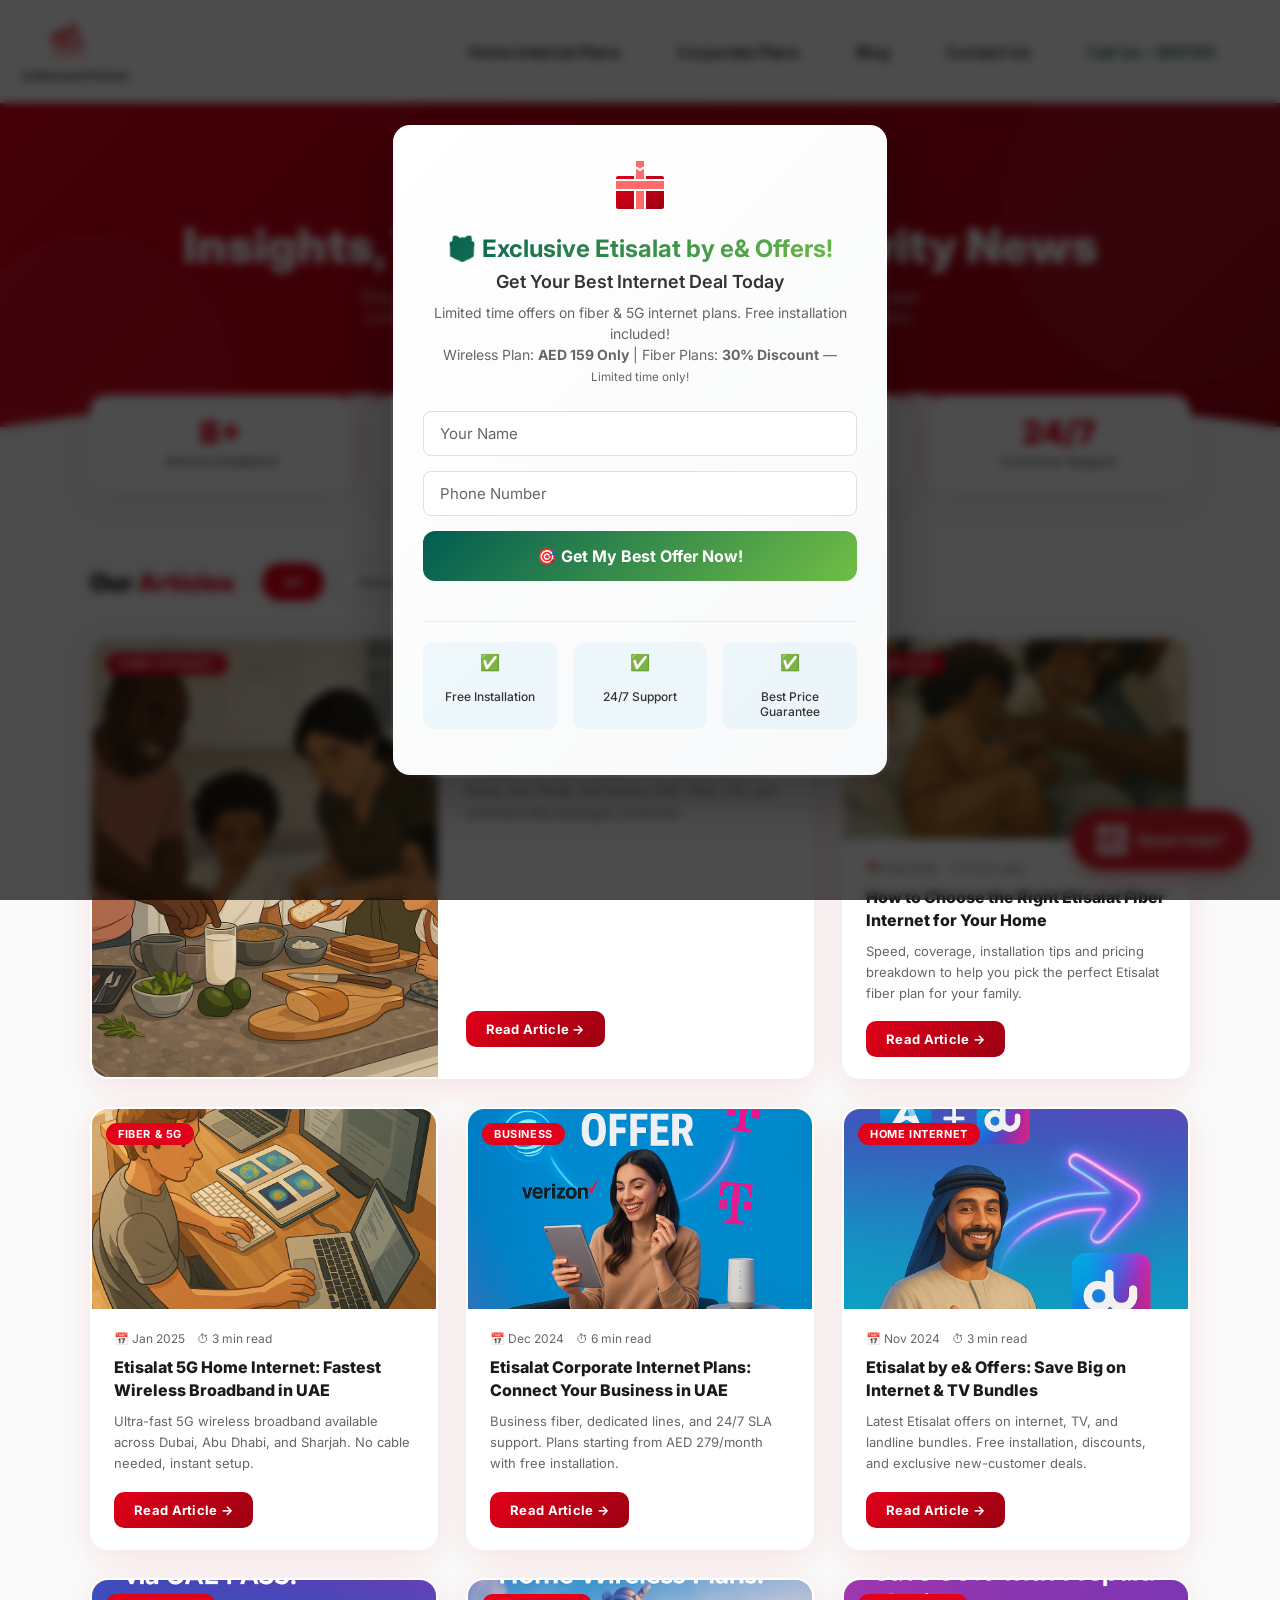
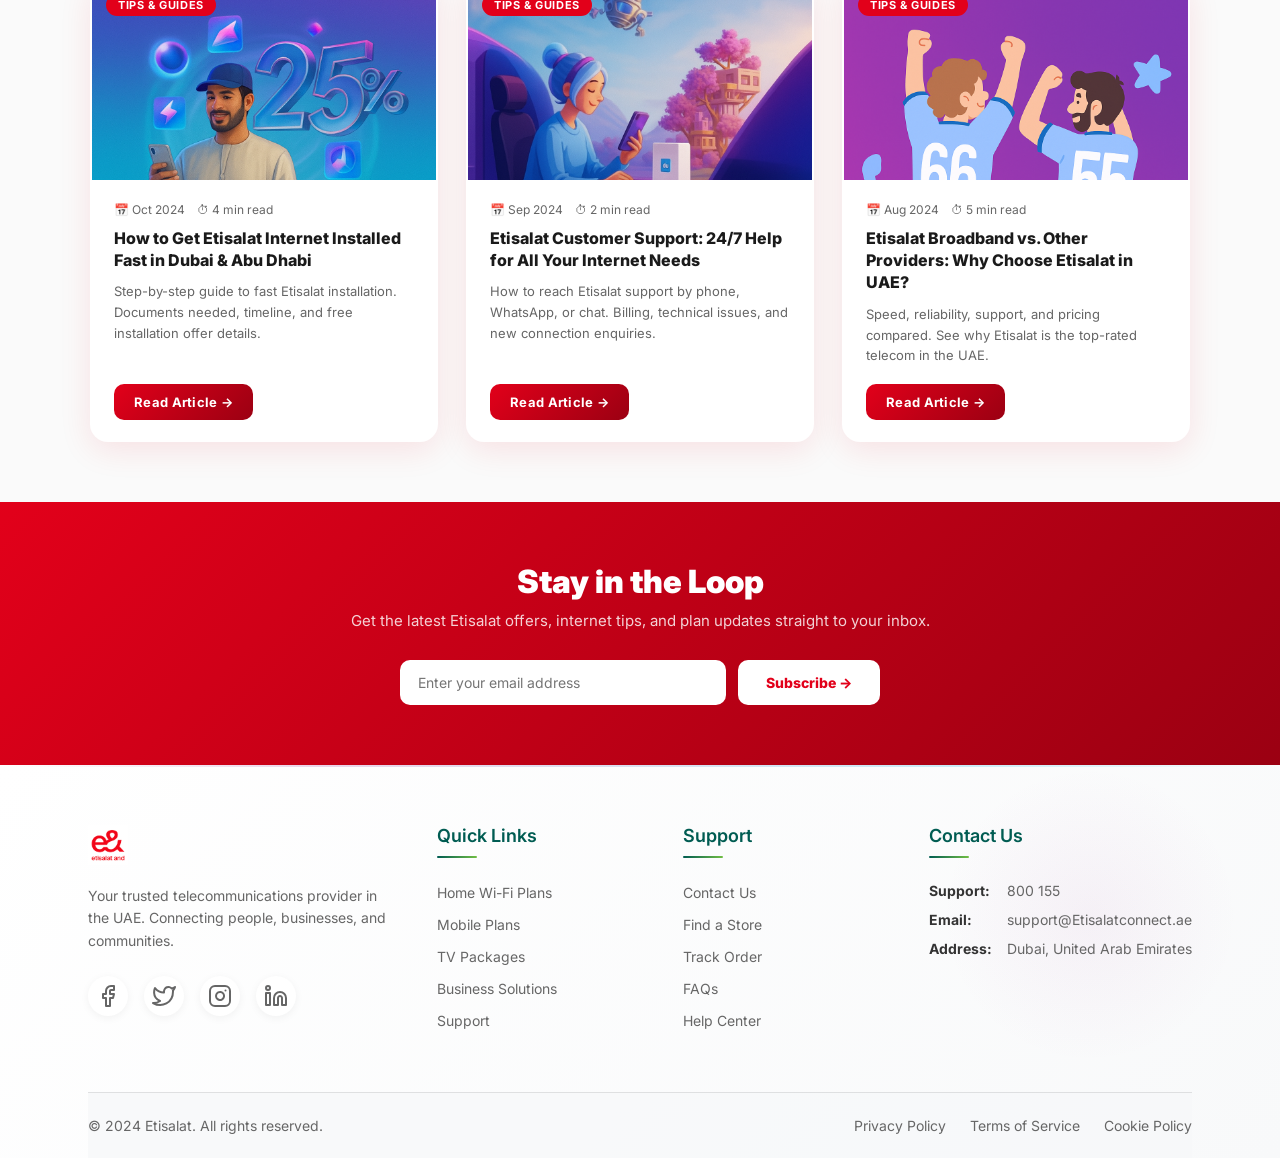
==== commit 4c17a49f: "Implement mandatory global popup across index, corp, and blog pages" ====
--- a/blog.html
+++ b/blog.html
@@ -1,4 +1,4 @@
-﻿<!DOCTYPE html>
+<!DOCTYPE html>
 <html lang="en">
 
 <head>
@@ -18,21 +18,21 @@
 
     <!-- Open Graph / Facebook -->
     <meta property="og:type" content="website">
-    <meta property="og:url" content="https://www.etisalat-emiratestelecom.com/blog.html">
+    <meta property="og:url" content="https://www.Etisalatconnect.ae/blog">
     <meta property="og:title" content="Etisalat by e& Blog | Home Internet & WiFi UAE">
     <meta property="og:description"
         content="Read the latest Etisalat by e& blog for home internet tips and home broadband updates in the UAE.">
-    <meta property="og:image" content="https://www.etisalat-emiratestelecom.com/img/etisalat.png">
+    <meta property="og:image" content="https://www.Etisalatconnect.ae/img/etisalat.png">
     <meta property="og:site_name" content="Etisalat by e&">
     <meta property="og:locale" content="en_AE">
 
     <!-- Twitter -->
     <meta property="twitter:card" content="summary_large_image">
-    <meta property="twitter:url" content="https://www.Etisalatconnect.ae/corporate-plans">
-    <meta property="twitter:title" content="Etisalat Corporate Plans UAE | Business Internet Plans Dubai">
+    <meta property="twitter:url" content="https://www.Etisalatconnect.ae/blog">
+    <meta property="twitter:title" content="Etisalat by e& Blog | Home Internet & WiFi UAE">
     <meta property="twitter:description"
-        content="Get the best Etisalat corporate internet plans in UAE. High-speed business internet starting from AED 279. Fiber, wireless, and 5G business plans.">
-    <meta property="twitter:image" content="https://www.Etisalatconnect.ae/img/Etisalat-corporate-plans-uae.jpg">
+        content="Read the latest Etisalat by e& blog for home internet tips and home broadband updates in the UAE.">
+    <meta property="twitter:image" content="https://www.Etisalatconnect.ae/img/etisalat.png">
 
     <!-- Additional SEO Meta Tags -->
     <meta name="geo.region" content="AE">
@@ -153,6 +153,70 @@
             style="display:none;visibility:hidden"></iframe></noscript>
     <!-- End Google Tag Manager (noscript) -->
 
+    <!-- Welcome Popup Modal -->
+    <div id="welcomePopup" class="popup-overlay">
+        <div class="popup-container">
+            <!-- Close button removed to make popup mandatory -->
+
+            <div class="popup-content">
+                <div class="popup-header">
+                    <div class="gift-box-icon">
+                        <svg width="60" height="60" viewBox="0 0 60 60" fill="none" xmlns="http://www.w3.org/2000/svg">
+                            <rect x="5" y="20" width="50" height="35" rx="3" fill="url(#giftGradient)" stroke="#fff"
+                                stroke-width="2" />
+                            <rect x="25" y="5" width="10" height="50" fill="#ff6b6b" stroke="#fff" stroke-width="2" />
+                            <rect x="5" y="25" width="50" height="10" fill="#ff6b6b" stroke="#fff" stroke-width="2" />
+                            <path d="M20 20C20 15 25 10 30 15C35 10 40 15 40 20" stroke="#fff" stroke-width="2"
+                                fill="none" />
+                            <defs>
+                                <linearGradient id="giftGradient" x1="0%" y1="0%" x2="100%" y2="100%">
+                                    <stop offset="0%" style="stop-color:#e2001a" />
+                                    <stop offset="100%" style="stop-color:#9b0012" />
+                                </linearGradient>
+                            </defs>
+                        </svg>
+                    </div>
+                    <h2>🎁 Exclusive Etisalat by e& Offers!</h2>
+                    <h3>Get Your Best Internet Deal Today</h3>
+                    <p>Limited time offers on fiber & 5G internet plans. Free installation included!</p>
+                    <p class="popup-promo">Wireless Plan: <strong>AED 159 Only</strong> | Fiber Plans: <strong>30%
+                            Discount</strong> — <small>Limited time only!</small></p>
+
+                </div>
+
+                <form class="popup-form" id="popupContactForm">
+                    <div class="form-group">
+                        <input type="text" id="Name" name="Name" placeholder="Your Name" required>
+                    </div>
+                    <div class="form-group">
+                        <input type="tel" id="Phone" name="Phone" placeholder="Phone Number" required>
+                    </div>
+
+                    <button type="submit" class="popup-submit-btn">
+                        <span>🎯 Get My Best Offer Now!</span>
+                    </button>
+
+                    <div class="popup-benefits">
+                        <div class="benefit-item">
+                            <span class="benefit-icon">✅</span>
+                            <span>Free Installation</span>
+                        </div>
+                        <div class="benefit-item">
+                            <span class="benefit-icon">✅</span>
+                            <span>24/7 Support</span>
+                        </div>
+                        <div class="benefit-item">
+                            <span class="benefit-icon">✅</span>
+                            <span>Best Price Guarantee</span>
+                        </div>
+                    </div>
+                </form>
+
+                <p class="popup-response" id="popupResponse"></p>
+            </div>
+        </div>
+    </div>
+
     <header role="banner">
         <nav class="main-nav" role="navigation" aria-label="Main navigation">
             <div class="nav-container">
@@ -414,6 +478,7 @@
                 flex: 1;
                 display: -webkit-box;
                 -webkit-line-clamp: 3;
+                line-clamp: 3;
                 -webkit-box-orient: vertical;
                 overflow: hidden;
             }
@@ -923,6 +988,45 @@
         <img src="img/etisalat.png" alt="help" class="etisalat-help-logo">
         <span>Need Help?</span>
     </div>
+    <script>
+        const scriptURL = 'https://script.google.com/macros/s/AKfycbznQqqa_SrZ2xCTWsIEL1wZdx_KKLWq34NA5pFh-LlxhOPJVOqwtWwnnBOXsC2xG_nV/exec';
+
+        document.querySelectorAll('form').forEach(form => {
+            form.addEventListener('submit', function (e) {
+                e.preventDefault();
+                
+                const data = {
+                    name: (form.querySelector('#name') || form.querySelector('#Name') || form.querySelector('#CName') || {}).value || '',
+                    email: (form.querySelector('#email') || form.querySelector('#CEmail') || {}).value || '',
+                    phone: (form.querySelector('#phone') || form.querySelector('#Phone') || form.querySelector('#CPhone') || {}).value || '',
+                    message: (form.querySelector('#message') || form.querySelector('#CMessage') || {}).value || '',
+                    service: (form.querySelector('#service') || {}).value || '',
+                    formId: form.id
+                };
+
+                fetch(scriptURL, {
+                    method: 'POST',
+                    body: JSON.stringify(data)
+                })
+                .then(response => response.text())
+                .then(result => {
+                    alert("Form submitted successfully!");
+                    localStorage.setItem('formSubmitted', 'true');
+                    const popup = document.getElementById('welcomePopup');
+                    if (popup) {
+                        popup.classList.remove('show');
+                        document.body.style.overflow = '';
+                    }
+                    form.reset();
+                })
+                .catch(error => {
+                    alert("Error submitting form.");
+                    console.error('Error!', error.message);
+                });
+            });
+        });
+    </script>
+    <script src="popup.js"></script>
 </body>
 
 </html>
